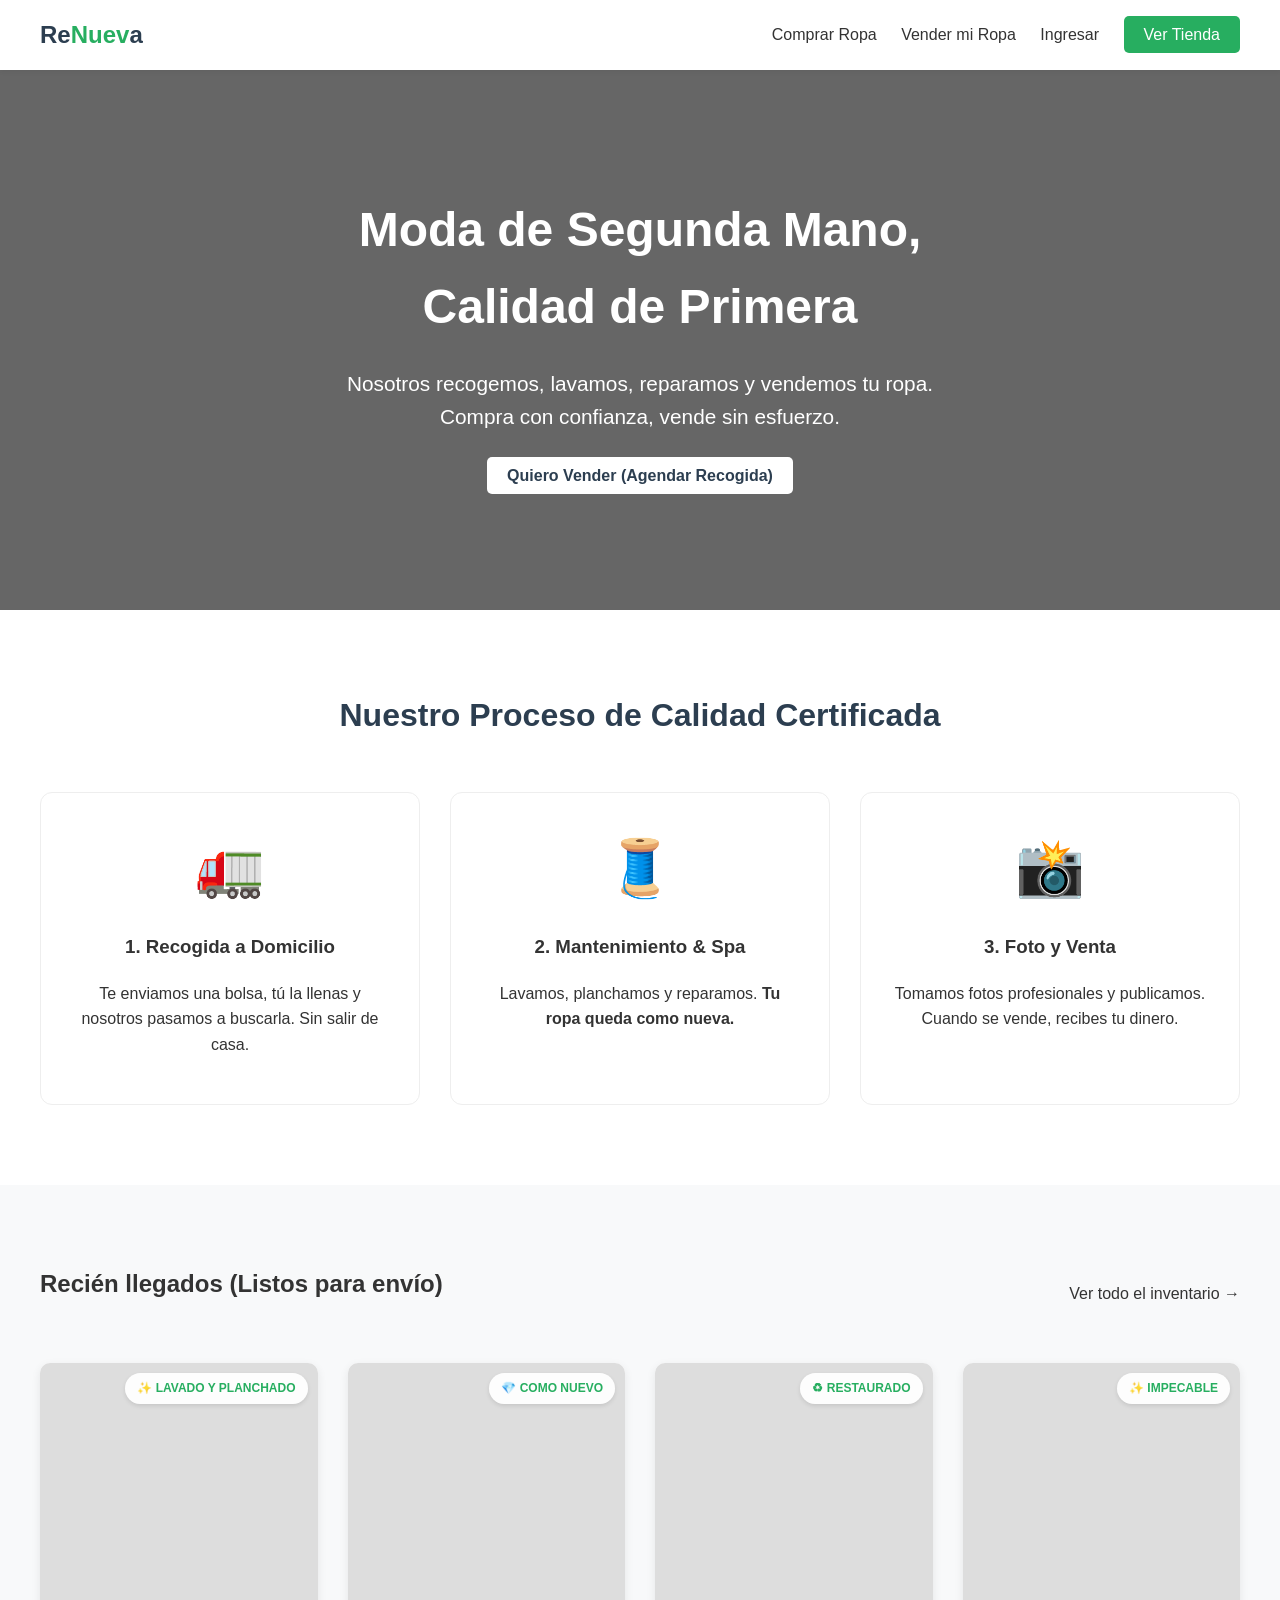
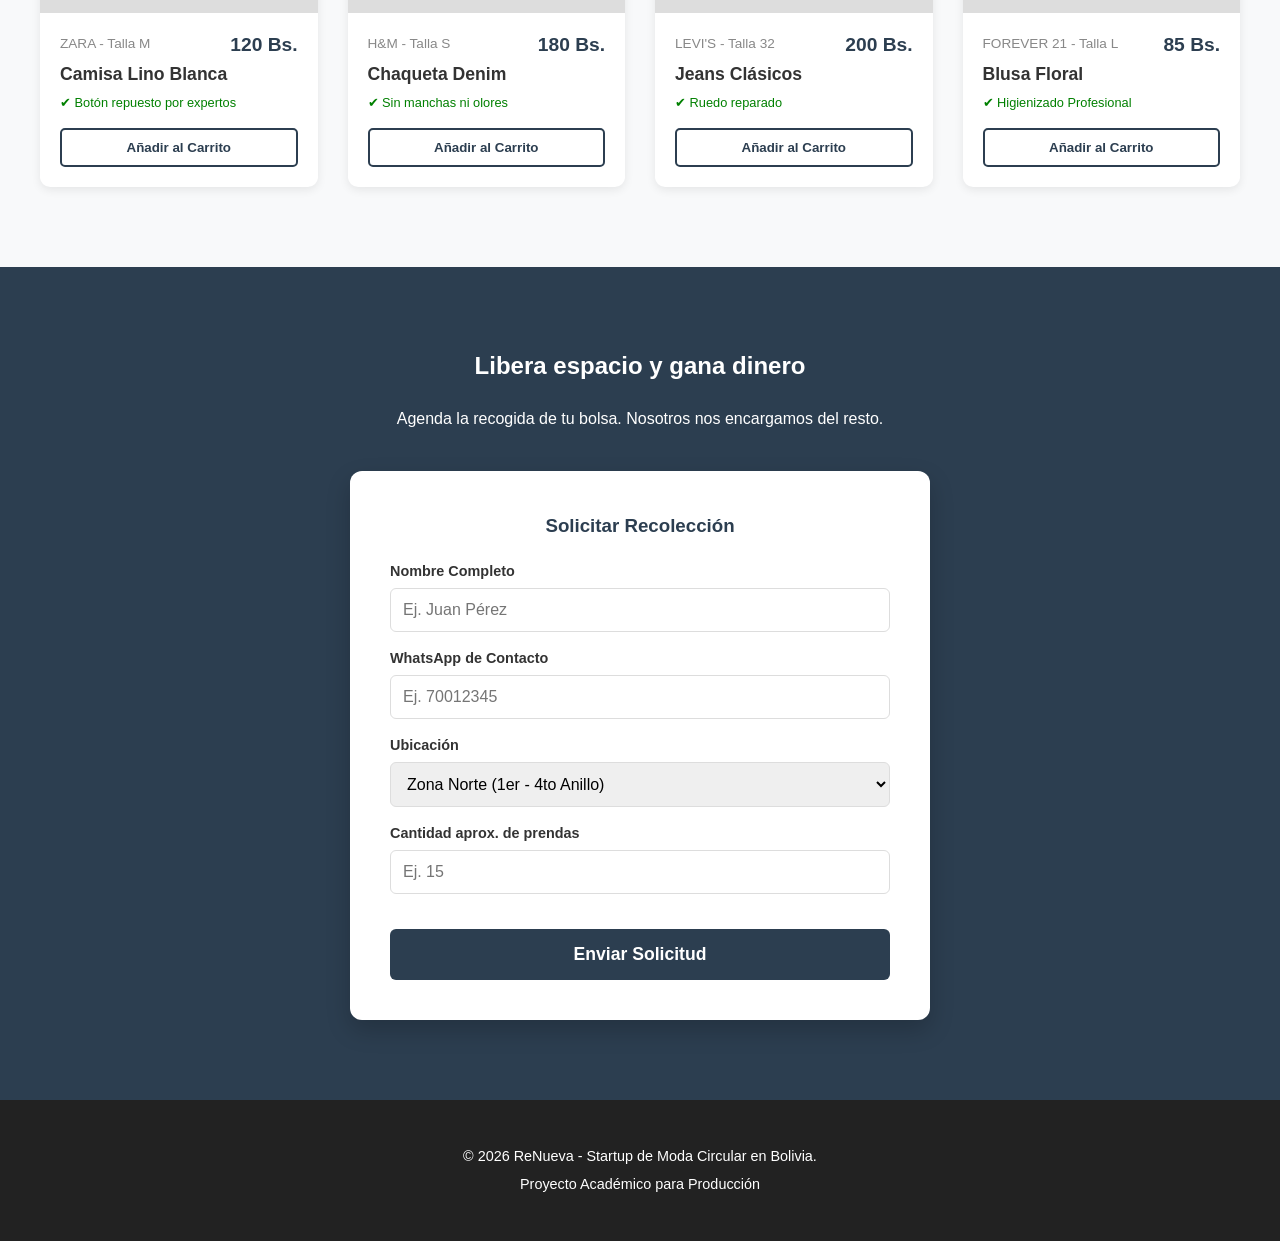
==== index.html @ 830f1cc3 "." ====
<!DOCTYPE html>
<html lang="es">
<head>
    <meta charset="UTF-8">
    <meta name="viewport" content="width=device-width, initial-scale=1.0">
    <title>Renueva - Moda Circular con Garantía</title>
    <link rel="stylesheet" href="style.css">
</head>
<body>

    <header>
        <nav>
            <div class="logo">Re<span>Nuev</span>a</div>
            <div class="nav-links">
                <a href="#catalogo">Comprar Ropa</a>
                <a href="#vender">Vender mi Ropa</a>
                <a href="#">Ingresar</a>
                <a href="#catalogo" class="btn-cta">Ver Tienda</a>
            </div>
        </nav>
    </header>

    <section class="hero">
        <div class="hero-content">
            <h1>Moda de Segunda Mano,<br>Calidad de Primera</h1>
            <p>Nosotros recogemos, lavamos, reparamos y vendemos tu ropa.<br>Compra con confianza, vende sin esfuerzo.</p>
            <a href="#vender" class="btn-cta" style="background: white; color: var(--primary) !important;">Quiero Vender (Agendar Recogida)</a>
        </div>
    </section>

    <section class="process">
        <h2>Nuestro Proceso de Calidad Certificada</h2>
        <div class="steps-grid">
            <div class="step-card">
                <span class="icon">🚛</span>
                <h3>1. Recogida a Domicilio</h3>
                <p>Te enviamos una bolsa, tú la llenas y nosotros pasamos a buscarla. Sin salir de casa.</p>
            </div>
            <div class="step-card">
                <span class="icon">🧵</span>
                <h3>2. Mantenimiento & Spa</h3>
                <p>Lavamos, planchamos y reparamos. <strong>Tu ropa queda como nueva.</strong></p>
            </div>
            <div class="step-card">
                <span class="icon">📸</span>
                <h3>3. Foto y Venta</h3>
                <p>Tomamos fotos profesionales y publicamos. Cuando se vende, recibes tu dinero.</p>
            </div>
        </div>
    </section>

    <section id="catalogo" class="catalog">
        <div class="section-header">
            <h2>Recién llegados (Listos para envío)</h2>
            <a href="#">Ver todo el inventario &rarr;</a>
        </div>

        <div class="product-grid">
            <div class="product-card">
                <div class="product-img" style="background-image: url('https://images.unsplash.com/photo-1596755094514-f87e34085b2c?ixlib=rb-1.2.1&auto=format&fit=crop&w=500&q=60');">
                    <span class="badge">✨ Lavado y Planchado</span>
                </div>
                <div class="product-info">
                    <span class="product-cat">ZARA - Talla M</span>
                    <span class="product-price">120 Bs.</span>
                    <h3>Camisa Lino Blanca</h3>
                    <p style="font-size: 0.8rem; color: green; margin:0;">✔ Botón repuesto por expertos</p>
                    <button class="btn-add" onclick="alert('Añadido')">Añadir al Carrito</button>
                </div>
            </div>

            <div class="product-card">
                <div class="product-img" style="background-image: url('https://images.unsplash.com/photo-1551028919-383718b93651?ixlib=rb-1.2.1&auto=format&fit=crop&w=500&q=60');">
                    <span class="badge">💎 Como Nuevo</span>
                </div>
                <div class="product-info">
                    <span class="product-cat">H&M - Talla S</span>
                    <span class="product-price">180 Bs.</span>
                    <h3>Chaqueta Denim</h3>
                    <p style="font-size: 0.8rem; color: green; margin:0;">✔ Sin manchas ni olores</p>
                    <button class="btn-add" onclick="alert('Añadido')">Añadir al Carrito</button>
                </div>
            </div>

            <div class="product-card">
                <div class="product-img" style="background-image: url('https://images.unsplash.com/photo-1589810636490-ce065e9d2243?ixlib=rb-1.2.1&auto=format&fit=crop&w=500&q=60');">
                    <span class="badge">♻ Restaurado</span>
                </div>
                <div class="product-info">
                    <span class="product-cat">LEVI'S - Talla 32</span>
                    <span class="product-price">200 Bs.</span>
                    <h3>Jeans Clásicos</h3>
                    <p style="font-size: 0.8rem; color: green; margin:0;">✔ Ruedo reparado</p>
                    <button class="btn-add" onclick="alert('Añadido')">Añadir al Carrito</button>
                </div>
            </div>
             <div class="product-card">
                <div class="product-img" style="background-image: url('https://images.unsplash.com/photo-1434389677669-e08b4cac3105?ixlib=rb-1.2.1&auto=format&fit=crop&w=500&q=60');">
                    <span class="badge">✨ Impecable</span>
                </div>
                <div class="product-info">
                    <span class="product-cat">FOREVER 21 - Talla L</span>
                    <span class="product-price">85 Bs.</span>
                    <h3>Blusa Floral</h3>
                    <p style="font-size: 0.8rem; color: green; margin:0;">✔ Higienizado Profesional</p>
                    <button class="btn-add" onclick="alert('Añadido')">Añadir al Carrito</button>
                </div>
            </div>
        </div>
    </section>

    <section id="vender" class="seller-section">
        <h2>Libera espacio y gana dinero</h2>
        <p>Agenda la recogida de tu bolsa. Nosotros nos encargamos del resto.</p>
        
        <div class="form-container">
            <h3 style="color:var(--primary); margin-top:0;">Solicitar Recolección</h3>
            <form onsubmit="event.preventDefault(); alert('¡Solicitud enviada! Te contactaremos pronto.');">
                
                <div class="form-group">
                    <label>Nombre Completo</label>
                    <input type="text" placeholder="Ej. Juan Pérez" required>
                </div>

                <div class="form-group">
                    <label>WhatsApp de Contacto</label>
                    <input type="tel" placeholder="Ej. 70012345" required>
                </div>

                <div class="form-group">
                    <label>Ubicación</label>
                    <select>
                        <option>Zona Norte (1er - 4to Anillo)</option>
                        <option>Zona Sur</option>
                        <option>Centro</option>
                        <option>Doble Vía La Guardia</option>
                    </select>
                </div>

                <div class="form-group">
                    <label>Cantidad aprox. de prendas</label>
                    <input type="number" placeholder="Ej. 15" required>
                </div>

                <button type="submit" class="btn-submit">Enviar Solicitud</button>
            </form>
        </div>
    </section>

    <footer>
        <p>&copy; 2026 ReNueva - Startup de Moda Circular en Bolivia.</p>
        <p>Proyecto Académico para Producción
---- style.css ----
/* --- 1. VARIABLES Y CONFIGURACIÓN GLOBAL --- */
:root {
    --primary: #2c3e50;  /* Azul oscuro: Seriedad y Confianza */
    --accent: #27ae60;   /* Verde: Sostenibilidad y Ecología */
    --bg-light: #f8f9fa; /* Gris muy claro: Fondo limpio */
    --text-dark: #333;   /* Texto legible */
    --white: #ffffff;
}

body {
    font-family: 'Segoe UI', Tahoma, Geneva, Verdana, sans-serif;
    margin: 0;
    padding: 0;
    color: var(--text-dark);
    line-height: 1.6;
    background-color: var(--white);
}

a { text-decoration: none; color: inherit; }
ul { list-style: none; padding: 0; }
h1, h2, h3 { margin-top: 0; }

/* --- 2. HEADER Y NAVEGACIÓN --- */
header {
    background: var(--white);
    box-shadow: 0 2px 5px rgba(0,0,0,0.05);
    position: sticky;
    top: 0;
    z-index: 1000;
}

nav {
    max-width: 1200px;
    margin: 0 auto;
    padding: 1rem 20px;
    display: flex;
    justify-content: space-between;
    align-items: center;
}

.logo {
    font-size: 1.5rem;
    font-weight: bold;
    color: var(--primary);
}

.logo span { color: var(--accent); }

.nav-links a {
    margin-left: 20px;
    font-weight: 500;
    color: var(--text-dark);
    transition: color 0.3s;
}

.nav-links a:hover { color: var(--accent); }

.btn-cta {
    background-color: var(--accent);
    color: var(--white) !important; /* Forzar blanco */
    padding: 10px 20px;
    border-radius: 5px;
    font-weight: bold;
    transition: 0.3s;
}

.btn-cta:hover { background-color: #219150; }

/* --- 3. HERO SECTION (Portada) --- */
.hero {
    /* Imagen de fondo oscura para que resalte el texto */
    background: linear-gradient(rgba(0,0,0,0.6), rgba(0,0,0,0.6)), url('https://images.unsplash.com/photo-1489987707025-afc232f7ea0f?ixlib=rb-1.2.1&auto=format&fit=crop&w=1350&q=80');
    background-size: cover;
    background-position: center;
    height: 60vh;
    display: flex;
    align-items: center;
    justify-content: center;
    text-align: center;
    color: var(--white);
    padding: 0 20px;
}

.hero-content h1 { font-size: 3rem; margin-bottom: 15px; }
.hero-content p { font-size: 1.3rem; margin-bottom: 30px; }

/* --- 4. SECCIÓN DE PROCESO (Iconos) --- */
.process {
    padding: 80px 20px;
    background-color: var(--white);
    text-align: center;
}

.process h2 { color: var(--primary); margin-bottom: 50px; font-size: 2rem;}

.steps-grid {
    display: grid;
    grid-template-columns: repeat(auto-fit, minmax(250px, 1fr));
    gap: 30px;
    max-width: 1200px;
    margin: 0 auto;
}

.step-card {
    padding: 30px;
    border: 1px solid #eee;
    border-radius: 12px;
    transition: transform 0.3s;
}

.step-card:hover { transform: translateY(-5px); box-shadow: 0 5px 15px rgba(0,0,0,0.05); }
.icon { font-size: 3.5rem; margin-bottom: 20px; display: block; }

/* --- 5. CATÁLOGO DE PRODUCTOS --- */
.catalog {
    padding: 80px 20px;
    background-color: var(--bg-light);
}

.section-header {
    max-width: 1200px;
    margin: 0 auto 40px;
    display: flex;
    justify-content: space-between;
    align-items: center;
}

.product-grid {
    display: grid;
    grid-template-columns: repeat(auto-fill, minmax(250px, 1fr));
    gap: 30px;
    max-width: 1200px;
    margin: 0 auto;
}

.product-card {
    background: var(--white);
    border-radius: 10px;
    overflow: hidden;
    box-shadow: 0 3px 10px rgba(0,0,0,0.08);
    transition: transform 0.2s;
}

.product-card:hover { transform: translateY(-5px); }

.product-img {
    height: 250px;
    background-color: #ddd;
    background-size: cover;
    background-position: center;
    position: relative;
}

.badge {
    position: absolute;
    top: 10px;
    right: 10px;
    background: rgba(255,255,255,0.95);
    padding: 6px 12px;
    border-radius: 20px;
    font-size: 0.75rem;
    font-weight: 800;
    color: var(--accent);
    text-transform: uppercase;
    box-shadow: 0 2px 4px rgba(0,0,0,0.1);
}

.product-info { padding: 20px; }
.product-cat { color: #888; font-size: 0.85rem; display: block; margin-bottom: 5px; }
.product-info h3 { margin-bottom: 5px; font-size: 1.1rem; }
.product-price { color: var(--primary); font-weight: 800; font-size: 1.2rem; float: right; margin-top: -30px;}

.btn-add {
    width: 100%;
    margin-top: 15px;
    padding: 10px;
    cursor: pointer;
    background: transparent;
    border: 2px solid var(--primary);
    color: var(--primary);
    font-weight: bold;
    border-radius: 5px;
    transition: 0.3s;
}

.btn-add:hover { background: var(--primary); color: var(--white); }

/* --- 6. FORMULARIO (Sección Vendedor) --- */
.seller-section {
    background-color: var(--primary);
    color: var(--white);
    padding: 80px 20px;
    text-align: center;
}

.form-container {
    max-width: 500px;
    margin: 40px auto 0;
    background: var(--white);
    padding: 40px;
    border-radius: 12px;
    color: var(--text-dark);
    box-shadow: 0 10px 25px rgba(0,0,0,0.2);
}

.form-group { margin-bottom: 15px; text-align: left; }
.form-group label { display: block; margin-bottom: 5px; font-weight: 600; font-size: 0.9rem;}

input, select {
    width: 100%;
    padding: 12px;
    border: 1px solid #ddd;
    border-radius: 6px;
    box-sizing: border-box; /* Asegura que el padding no rompa el ancho */
    font-size: 1rem;
}

.btn-submit {
    background-color: var(--primary);
    color: var(--white);
    border: none;
    padding: 15px 20px;
    width: 100%;
    cursor: pointer;
    font-size: 1.1rem;
    font-weight: bold;
    margin-top: 20px;
    border-radius: 6px;
    transition: 0.3s;
}

.btn-submit:hover { background-color: #34495e; }

/* --- 7. FOOTER --- */
footer {
    background: #222;
    color: var(--white);
    padding: 40px 20px;
    text-align: center;
    font-size: 0.9rem;
}
footer p { margin: 5px 0; }
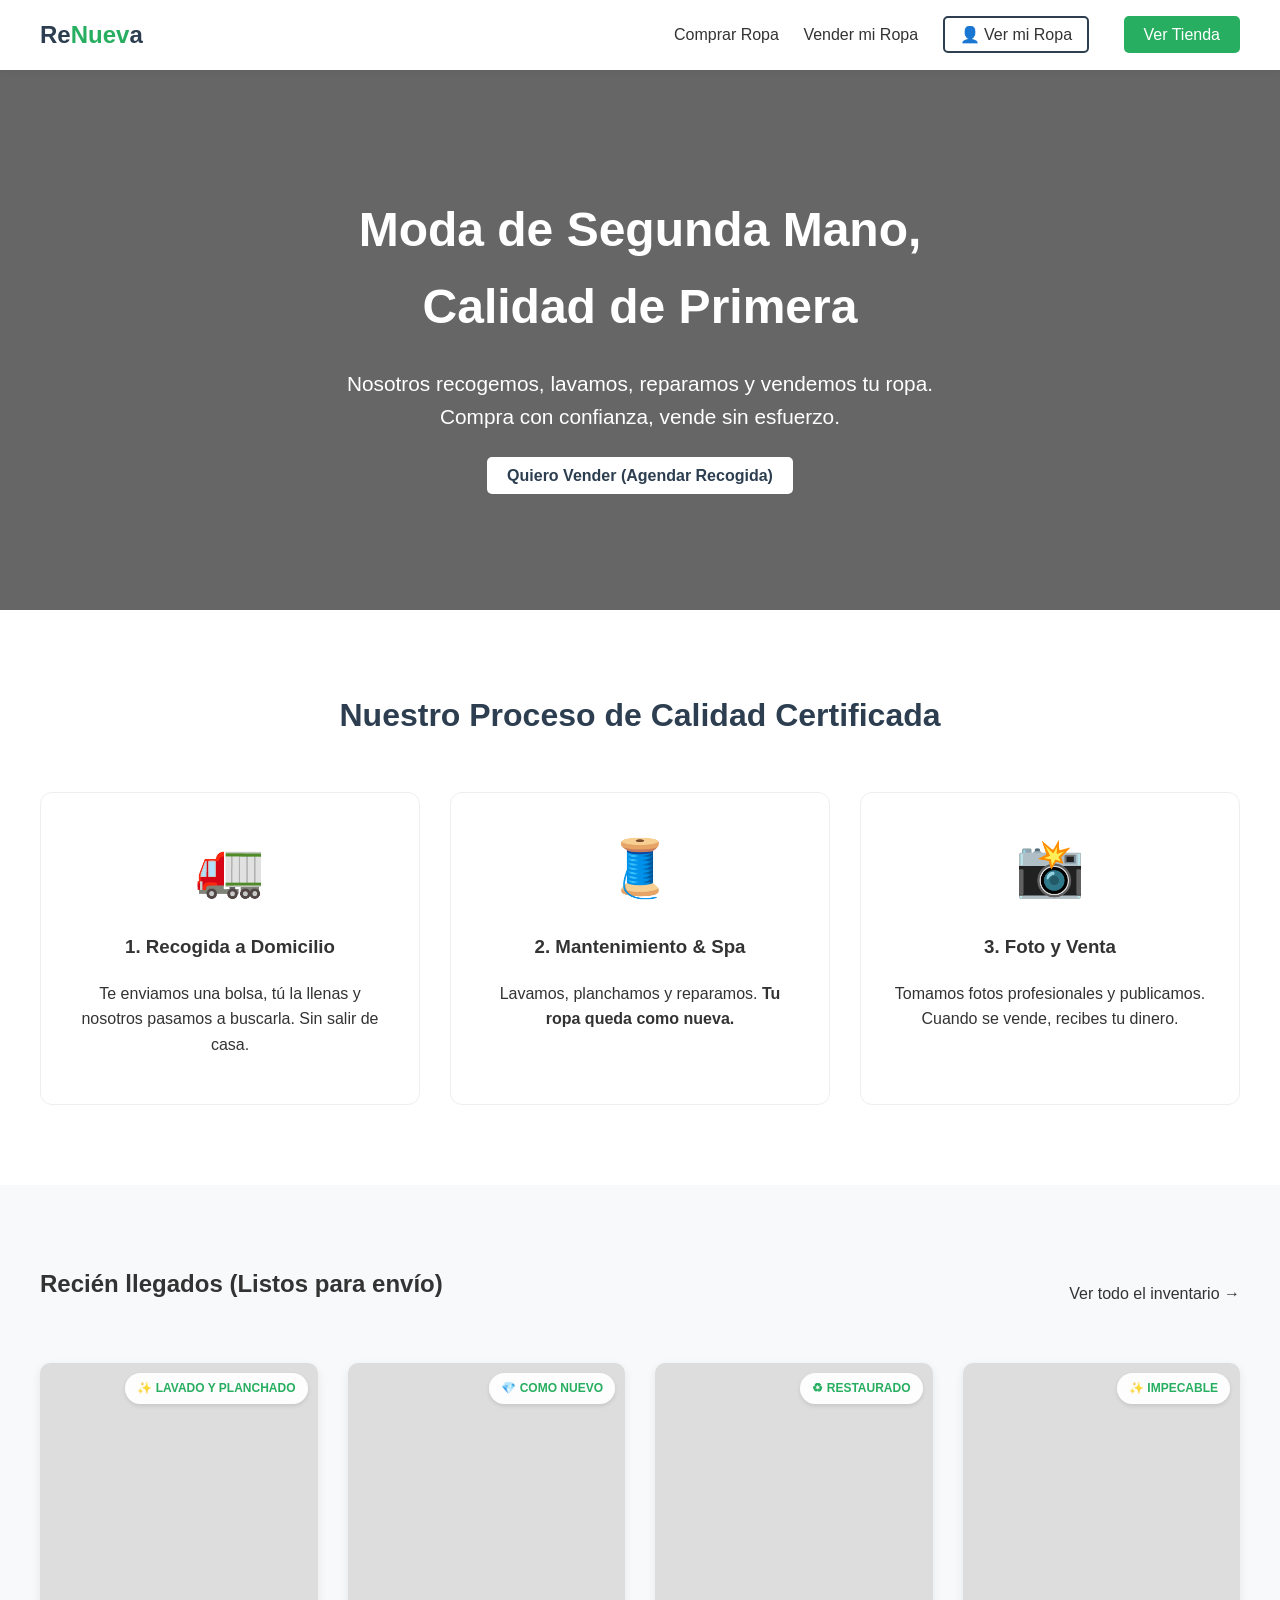
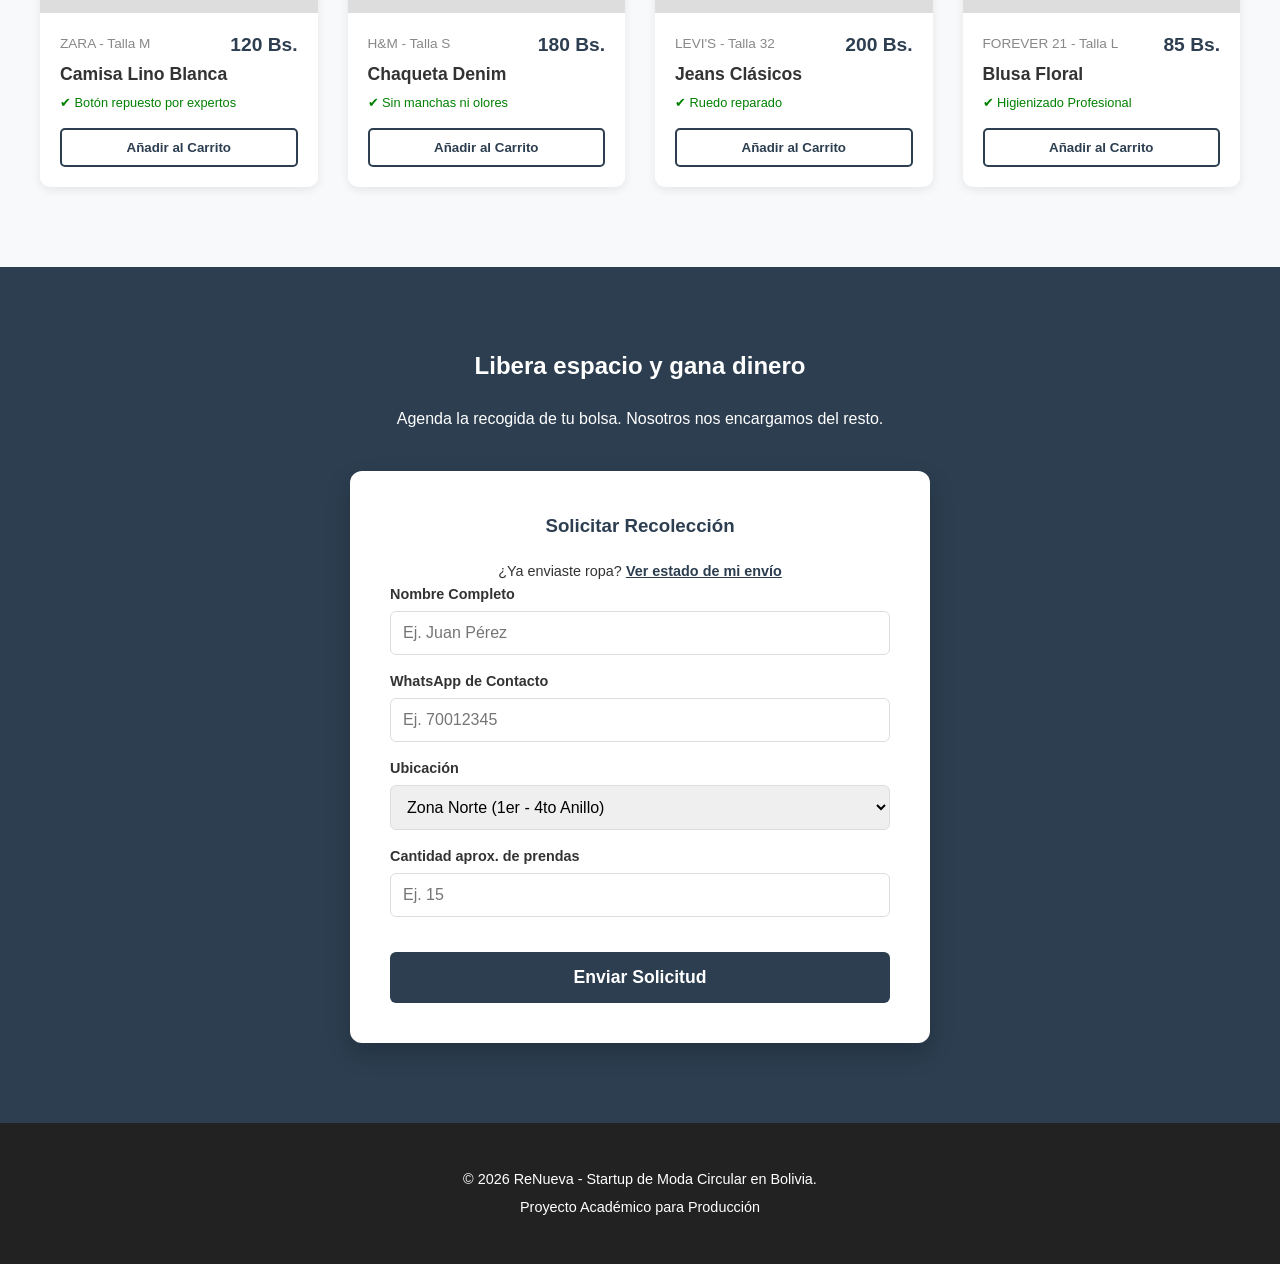
==== commit c90bbd2b: "dashboard" ====
--- a/index.html
+++ b/index.html
@@ -14,7 +14,9 @@
             <div class="nav-links">
                 <a href="#catalogo">Comprar Ropa</a>
                 <a href="#vender">Vender mi Ropa</a>
-                <a href="#">Ingresar</a>
+                
+                <a href="dashboard.html" class="btn-login">👤 Ver mi Ropa</a>
+                
                 <a href="#catalogo" class="btn-cta">Ver Tienda</a>
             </div>
         </nav>
@@ -115,6 +117,9 @@
         
         <div class="form-container">
             <h3 style="color:var(--primary); margin-top:0;">Solicitar Recolección</h3>
+            <div style="text-align: center; margin-top: 15px; font-size: 0.9rem;">
+    ¿Ya enviaste ropa? <a href="dashboard.html" style="color: var(--primary); font-weight: bold; text-decoration: underline;">Ver estado de mi envío</a>
+</div>
             <form onsubmit="event.preventDefault(); alert('¡Solicitud enviada! Te contactaremos pronto.');">
                 
                 <div class="form-group">
--- a/style.css
+++ b/style.css
@@ -239,4 +239,127 @@
     text-align: center;
     font-size: 0.9rem;
 }
-footer p { margin: 5px 0; }+footer p { margin: 5px 0; }
+
+/* --- 8. ESTILOS DEL DASHBOARD (NUEVO) --- */
+.dashboard-container {
+    max-width: 1000px;
+    margin: 40px auto;
+    padding: 0 20px;
+}
+
+/* Tarjetas de Resumen (Dinero y Estadísticas) */
+.stats-grid {
+    display: grid;
+    grid-template-columns: repeat(auto-fit, minmax(200px, 1fr));
+    gap: 20px;
+    margin-bottom: 40px;
+}
+
+.stat-card {
+    background: white;
+    padding: 25px;
+    border-radius: 12px;
+    box-shadow: 0 4px 15px rgba(0,0,0,0.05);
+    text-align: center;
+    border-bottom: 4px solid var(--accent); /* Toque de color */
+}
+
+.stat-number {
+    font-size: 2.5rem;
+    font-weight: 800;
+    color: var(--primary);
+    display: block;
+    margin: 10px 0;
+}
+
+.stat-label { color: #666; font-size: 0.9rem; text-transform: uppercase; letter-spacing: 1px; }
+
+/* Tabla de Items */
+.inventory-list {
+    background: white;
+    border-radius: 12px;
+    box-shadow: 0 4px 15px rgba(0,0,0,0.05);
+    overflow: hidden;
+}
+
+.item-row {
+    display: flex;
+    align-items: center;
+    padding: 20px;
+    border-bottom: 1px solid #eee;
+    transition: 0.2s;
+}
+
+.item-row:last-child { border-bottom: none; }
+.item-row:hover { background-color: #fcfcfc; }
+
+.item-thumb {
+    width: 80px;
+    height: 80px;
+    border-radius: 8px;
+    background-color: #ddd;
+    background-size: cover;
+    background-position: center;
+    margin-right: 20px;
+}
+
+.item-details { flex-grow: 1; }
+.item-title { font-weight: bold; font-size: 1.1rem; color: var(--primary); margin-bottom: 5px; display: block;}
+.item-id { font-size: 0.8rem; color: #999; }
+
+/* Línea de Tiempo (Visualización de Producción) */
+.status-timeline {
+    display: flex;
+    align-items: center;
+    margin-top: 10px;
+    font-size: 0.8rem;
+    color: #aaa;
+}
+
+.status-step { display: flex; align-items: center; }
+.status-dot {
+    width: 10px;
+    height: 10px;
+    border-radius: 50%;
+    background: #ddd;
+    margin-right: 5px;
+}
+.status-line {
+    width: 30px;
+    height: 2px;
+    background: #ddd;
+    margin: 0 5px;
+}
+
+/* Clases para estados activos */
+.active .status-dot { background: var(--accent); }
+.active { color: var(--accent); font-weight: bold; }
+.active-line { background: var(--accent); }
+
+/* Etiquetas de Estado simples */
+.status-badge {
+    padding: 5px 12px;
+    border-radius: 20px;
+    font-size: 0.8rem;
+    font-weight: bold;
+}
+
+.status-badge.sold { background-color: #d4edda; color: #155724; } /* Verde */
+.status-badge.processing { background-color: #fff3cd; color: #856404; } /* Amarillo */
+.status-badge.rejected { background-color: #f8d7da; color: #721c24; } /* Rojo */
+
+/* --- BOTÓN DE LOGIN (Ver mi Ropa) --- */
+.btn-login {
+    border: 2px solid var(--primary); /* Borde del color principal */
+    padding: 8px 15px;
+    border-radius: 5px;
+    margin-right: 10px; /* Separarlo del botón verde */
+    font-weight: bold;
+    transition: 0.3s;
+}
+
+.btn-login:hover {
+    background-color: var(--primary);
+    color: var(--white) !important; /* Al pasar el mouse se llena de color */
+}
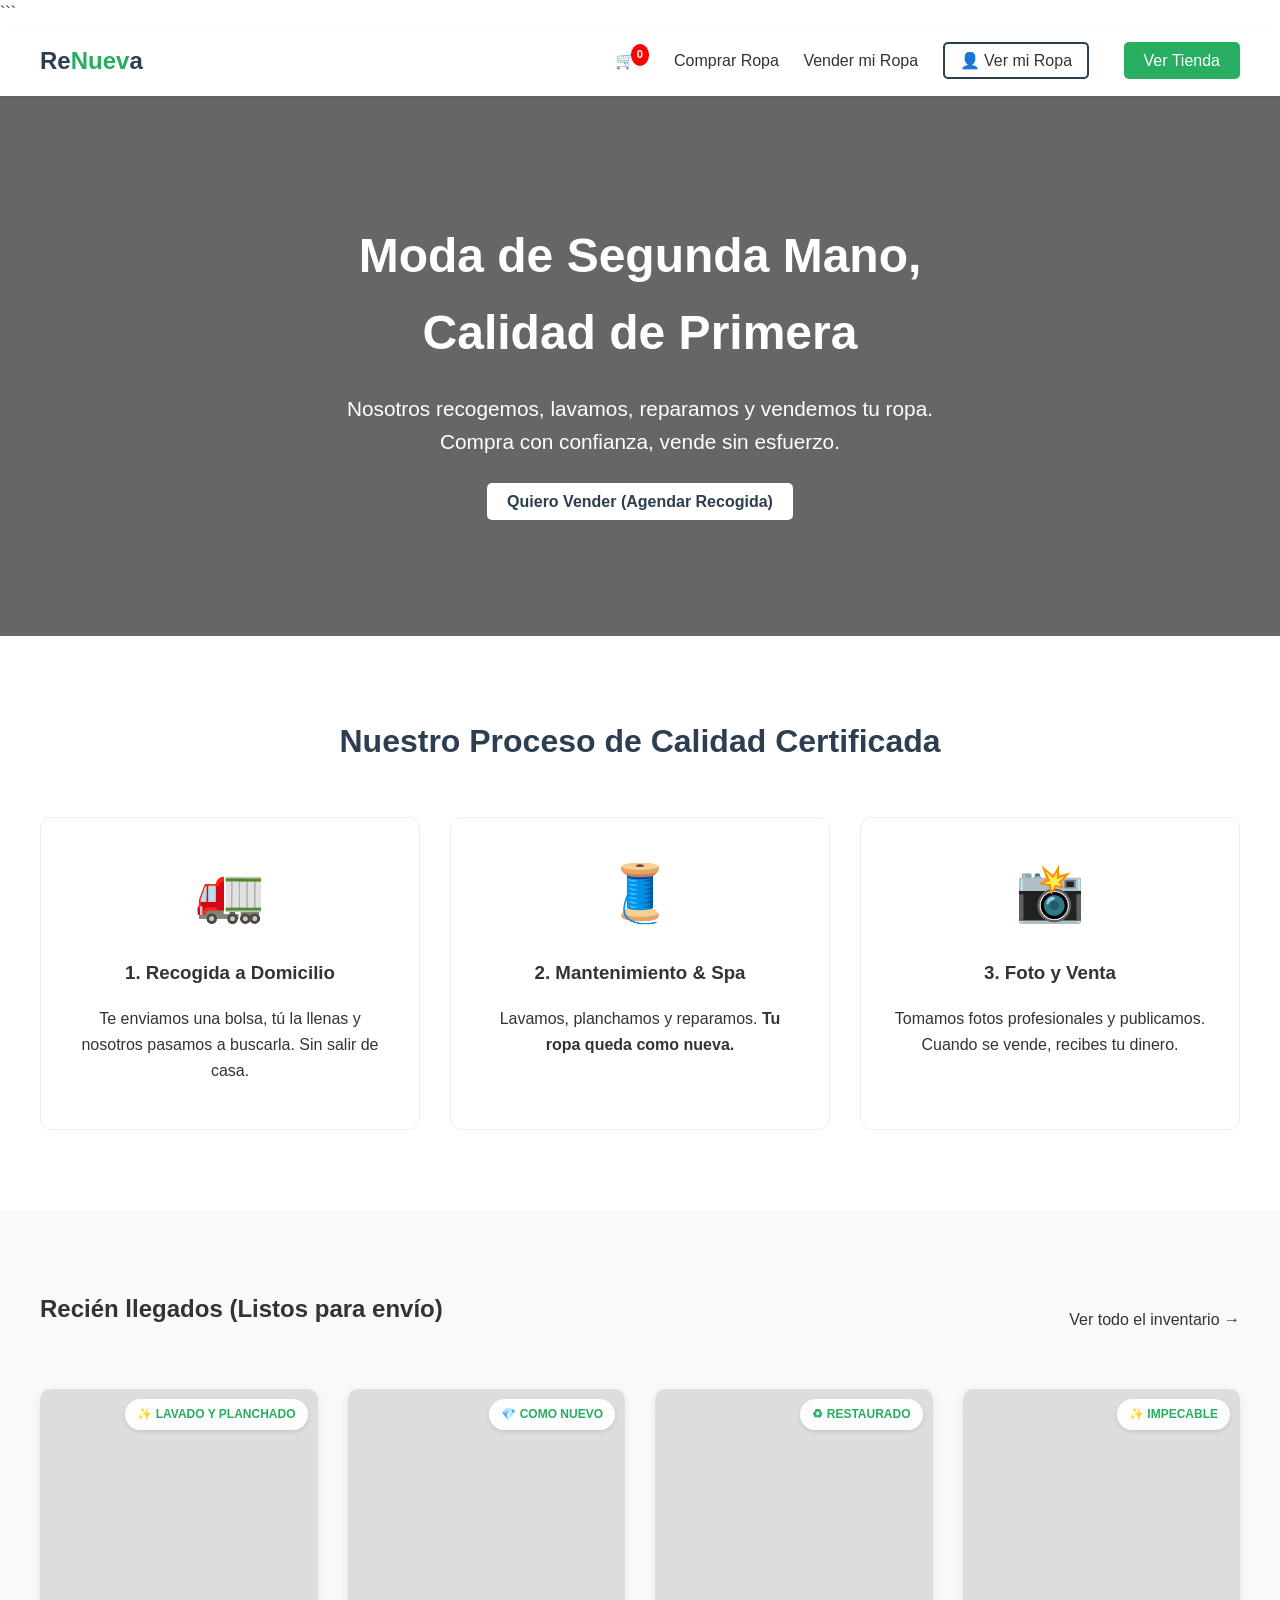
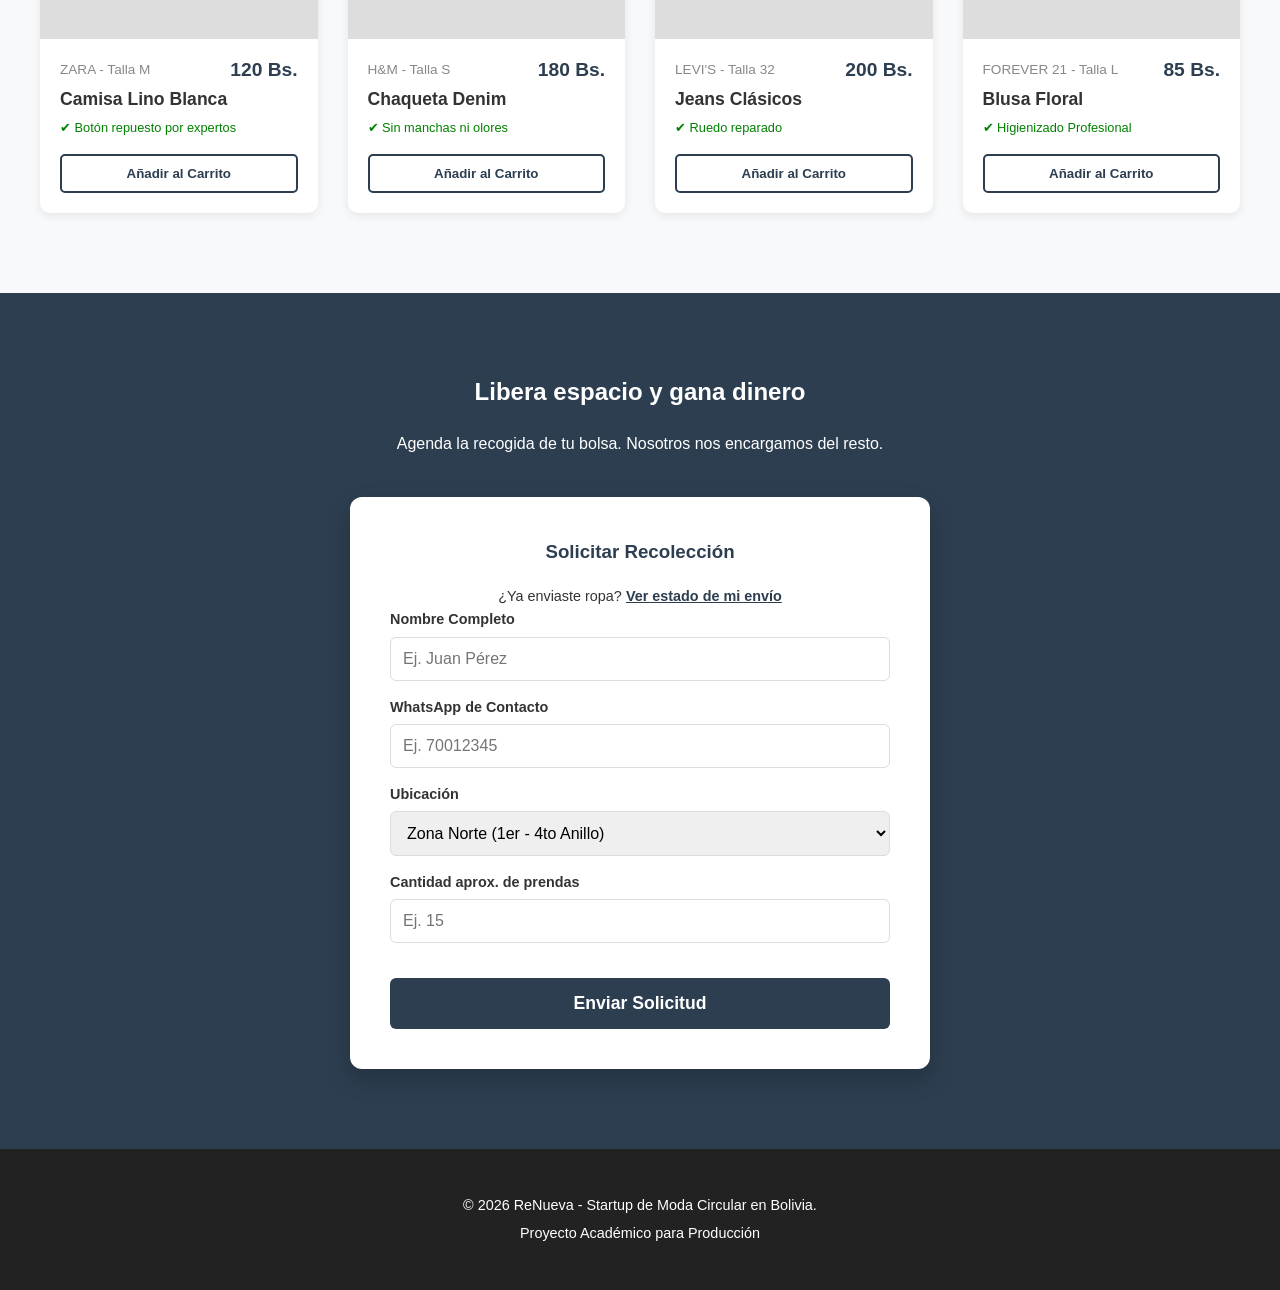
==== commit 5aabae86: "carrito" ====
--- a/index.html
+++ b/index.html
@@ -5,6 +5,7 @@
     <meta name="viewport" content="width=device-width, initial-scale=1.0">
     <title>Renueva - Moda Circular con Garantía</title>
     <link rel="stylesheet" href="style.css">
+    <script src="script.js"></script> ```
 </head>
 <body>
 
@@ -12,6 +13,10 @@
         <nav>
             <div class="logo">Re<span>Nuev</span>a</div>
             <div class="nav-links">
+                <a href="cart.html" class="cart-icon-container">
+                🛒 <span id="cart-count" class="cart-badge">0</span>
+                </a>
+    
                 <a href="#catalogo">Comprar Ropa</a>
                 <a href="#vender">Vender mi Ropa</a>
                 
@@ -67,7 +72,7 @@
                     <span class="product-price">120 Bs.</span>
                     <h3>Camisa Lino Blanca</h3>
                     <p style="font-size: 0.8rem; color: green; margin:0;">✔ Botón repuesto por expertos</p>
-                    <button class="btn-add" onclick="alert('Añadido')">Añadir al Carrito</button>
+                    <button class="btn-add" onclick="addToCart('Camisa Lino Blanca', 120, 'https://images.unsplash.com/photo-1596755094514-f87e34085b2c?ixlib=rb-1.2.1&auto=format&fit=crop&w=500&q=60')">Añadir al Carrito</button>
                 </div>
             </div>
 
@@ -80,7 +85,7 @@
                     <span class="product-price">180 Bs.</span>
                     <h3>Chaqueta Denim</h3>
                     <p style="font-size: 0.8rem; color: green; margin:0;">✔ Sin manchas ni olores</p>
-                    <button class="btn-add" onclick="alert('Añadido')">Añadir al Carrito</button>
+                    <button class="btn-add" onclick="addToCart('Chaqueta Denim', 180, 'https://images.unsplash.com/photo-1551028919-383718b93651?ixlib=rb-1.2.1&auto=format&fit=crop&w=500&q=60')">Añadir al Carrito</button>
                 </div>
             </div>
 
@@ -93,7 +98,7 @@
                     <span class="product-price">200 Bs.</span>
                     <h3>Jeans Clásicos</h3>
                     <p style="font-size: 0.8rem; color: green; margin:0;">✔ Ruedo reparado</p>
-                    <button class="btn-add" onclick="alert('Añadido')">Añadir al Carrito</button>
+                    <button class="btn-add" onclick="addToCart('Jeans Clásicos', 200, 'https://images.unsplash.com/photo-1589810636490-ce065e9d2243?ixlib=rb-1.2.1&auto=format&fit=crop&w=500&q=60')">Añadir al Carrito</button>
                 </div>
             </div>
              <div class="product-card">
@@ -105,7 +110,7 @@
                     <span class="product-price">85 Bs.</span>
                     <h3>Blusa Floral</h3>
                     <p style="font-size: 0.8rem; color: green; margin:0;">✔ Higienizado Profesional</p>
-                    <button class="btn-add" onclick="alert('Añadido')">Añadir al Carrito</button>
+                    <button class="btn-add" onclick="addToCart('Blusa Floral', 85, 'https://images.unsplash.com/photo-1434389677669-e08b4cac3105?ixlib=rb-1.2.1&auto=format&fit=crop&w=500&q=60')">Añadir al Carrito</button>
                 </div>
             </div>
         </div>
--- a/style.css
+++ b/style.css
@@ -362,4 +362,115 @@
 .btn-login:hover {
     background-color: var(--primary);
     color: var(--white) !important; /* Al pasar el mouse se llena de color */
+}
+
+/* --- 9. ESTILOS DEL CARRITO (CHECKOUT) --- */
+.cart-page-container {
+    max-width: 900px;
+    margin: 40px auto;
+    padding: 0 20px;
+    display: grid;
+    grid-template-columns: 2fr 1fr; /* 2 partes lista, 1 parte resumen */
+    gap: 30px;
+}
+
+/* Lista de Productos */
+.cart-items {
+    background: white;
+    border-radius: 12px;
+    box-shadow: 0 4px 15px rgba(0,0,0,0.05);
+    padding: 20px;
+}
+
+.cart-item {
+    display: flex;
+    align-items: center;
+    padding: 15px 0;
+    border-bottom: 1px solid #eee;
+}
+
+.cart-img {
+    width: 60px;
+    height: 60px;
+    border-radius: 8px;
+    background-size: cover;
+    background-position: center;
+    margin-right: 15px;
+}
+
+.cart-info h4 { margin: 0; font-size: 1rem; color: var(--primary); }
+.cart-info .price { margin: 5px 0 0; font-weight: bold; color: var(--accent); }
+
+.btn-remove {
+    margin-left: auto;
+    background: none;
+    border: none;
+    cursor: pointer;
+    font-size: 1.2rem;
+    transition: 0.2s;
+}
+.btn-remove:hover { transform: scale(1.2); }
+
+/* Resumen de Compra */
+.cart-summary {
+    background: white;
+    padding: 25px;
+    border-radius: 12px;
+    box-shadow: 0 4px 15px rgba(0,0,0,0.05);
+    height: fit-content;
+}
+
+.summary-row {
+    display: flex;
+    justify-content: space-between;
+    margin-bottom: 15px;
+    font-size: 0.9rem;
+}
+
+.total-row {
+    display: flex;
+    justify-content: space-between;
+    margin-top: 20px;
+    padding-top: 20px;
+    border-top: 2px dashed #eee;
+    font-weight: 800;
+    font-size: 1.2rem;
+    color: var(--primary);
+}
+
+.btn-checkout {
+    width: 100%;
+    background-color: var(--primary);
+    color: white;
+    padding: 15px;
+    border: none;
+    border-radius: 8px;
+    font-weight: bold;
+    margin-top: 20px;
+    cursor: pointer;
+    font-size: 1rem;
+}
+.btn-checkout:hover { background-color: #34495e; }
+
+/* Icono del Header */
+.cart-icon-container {
+    position: relative;
+    margin-right: 15px;
+    text-decoration: none !important;
+}
+.cart-badge {
+    position: absolute;
+    top: -8px;
+    right: -10px;
+    background-color: red;
+    color: white;
+    border-radius: 50%;
+    padding: 2px 6px;
+    font-size: 0.7rem;
+    font-weight: bold;
+}
+
+/* Responsivo para móviles */
+@media (max-width: 768px) {
+    .cart-page-container { grid-template-columns: 1fr; }
 }
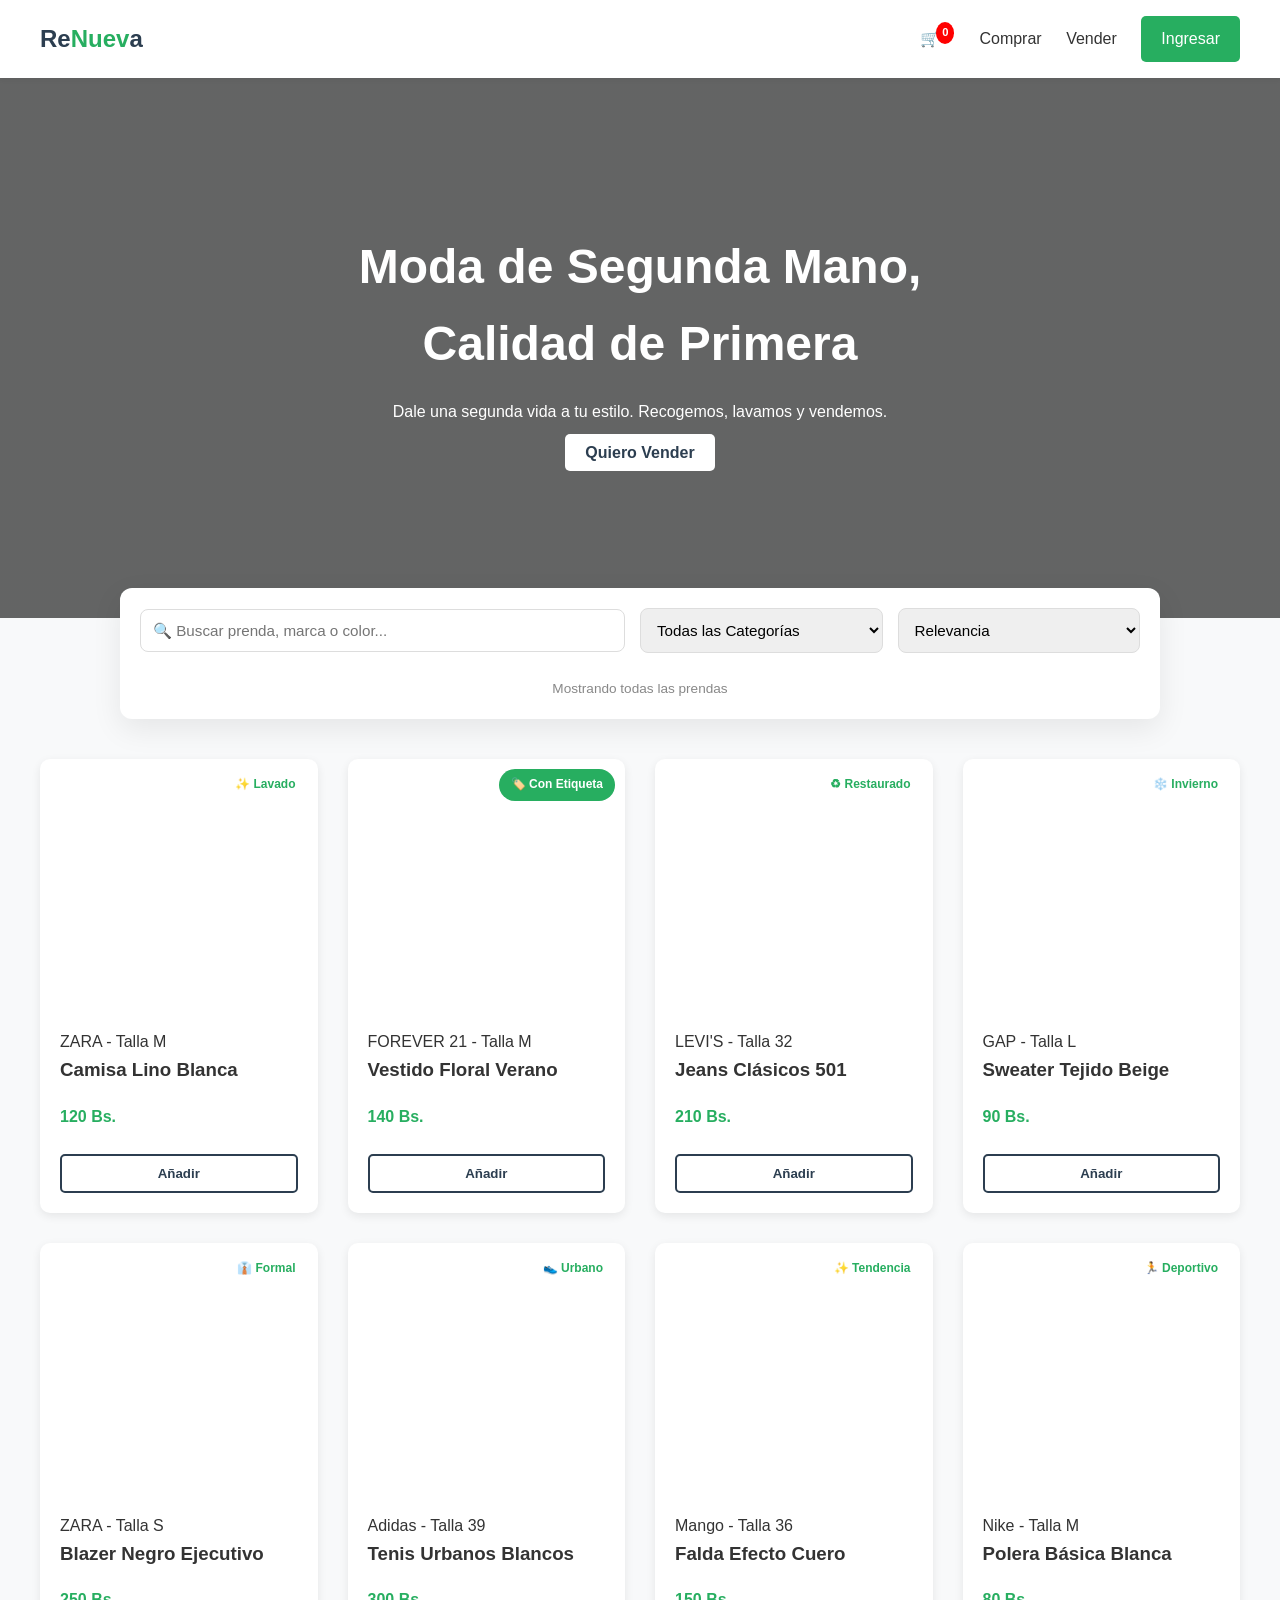
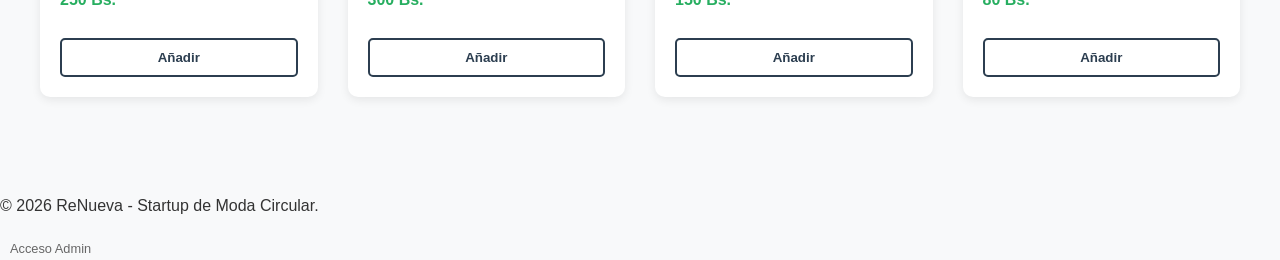
==== commit 3d0a12a2: "Actualizado" ====
--- a/index.html
+++ b/index.html
@@ -3,160 +3,185 @@
 <head>
     <meta charset="UTF-8">
     <meta name="viewport" content="width=device-width, initial-scale=1.0">
-    <title>Renueva - Moda Circular con Garantía</title>
+    <title>Renueva - Moda Circular</title>
     <link rel="stylesheet" href="style.css">
-    <script src="script.js"></script> ```
+    <script src="script.js"></script>
 </head>
 <body>
+    <header>
+    <nav>
+        <div class="logo">Re<span>Nuev</span>a</div>
+        <div class="nav-links">
+            <a href="cart.html" class="cart-icon-container">
+                🛒 <span id="cart-count" class="cart-badge">0</span>
+            </a>
+            
+            <a href="index.html#catalogo">Comprar</a>
+            <a href="agendar-recojo.html">Vender</a>
 
-    <header>
-        <nav>
-            <div class="logo">Re<span>Nuev</span>a</div>
-            <div class="nav-links">
-                <a href="cart.html" class="cart-icon-container">
-                🛒 <span id="cart-count" class="cart-badge">0</span>
+            <a href="login.html" id="nav-login" class="btn-cta">Ingresar</a>
+
+            <div id="nav-user-menu" style="display:none; align-items:center; gap:10px;">
+                <a href="dashboard.html" style="font-weight:bold; color:var(--primary); display:flex; align-items:center;">
+                    <div style="width:30px; height:30px; background:var(--accent); color:white; border-radius:50%; display:flex; align-items:center; justify-content:center; margin-right:5px; font-size:0.8rem;">👤</div>
+                    Hola, <span id="nav-username" style="margin-left:4px;">Usuario</span>
                 </a>
-    
-                <a href="#catalogo">Comprar Ropa</a>
-                <a href="#vender">Vender mi Ropa</a>
-                
-                <a href="dashboard.html" class="btn-login">👤 Ver mi Ropa</a>
-                
-                <a href="#catalogo" class="btn-cta">Ver Tienda</a>
+                <a href="#" onclick="logout()" style="font-size:0.85rem; color:#888; text-decoration:underline;">(Salir)</a>
             </div>
-        </nav>
-    </header>
+        </div>
+    </nav>
+</header>
 
     <section class="hero">
         <div class="hero-content">
             <h1>Moda de Segunda Mano,<br>Calidad de Primera</h1>
-            <p>Nosotros recogemos, lavamos, reparamos y vendemos tu ropa.<br>Compra con confianza, vende sin esfuerzo.</p>
-            <a href="#vender" class="btn-cta" style="background: white; color: var(--primary) !important;">Quiero Vender (Agendar Recogida)</a>
+            <p>Dale una segunda vida a tu estilo. Recogemos, lavamos y vendemos.</p>
+            <a href="agendar-recojo.html" class="btn-cta" style="background: white; color: var(--primary) !important;">Quiero Vender</a>
         </div>
     </section>
 
-    <section class="process">
-        <h2>Nuestro Proceso de Calidad Certificada</h2>
-        <div class="steps-grid">
-            <div class="step-card">
-                <span class="icon">🚛</span>
-                <h3>1. Recogida a Domicilio</h3>
-                <p>Te enviamos una bolsa, tú la llenas y nosotros pasamos a buscarla. Sin salir de casa.</p>
-            </div>
-            <div class="step-card">
-                <span class="icon">🧵</span>
-                <h3>2. Mantenimiento & Spa</h3>
-                <p>Lavamos, planchamos y reparamos. <strong>Tu ropa queda como nueva.</strong></p>
-            </div>
-            <div class="step-card">
-                <span class="icon">📸</span>
-                <h3>3. Foto y Venta</h3>
-                <p>Tomamos fotos profesionales y publicamos. Cuando se vende, recibes tu dinero.</p>
-            </div>
+    <div class="filter-container">
+        <div class="search-box">
+            <input type="text" id="searchInput" placeholder="🔍 Buscar prenda, marca o color...">
         </div>
-    </section>
+        <div class="filter-box">
+            <select id="categoryFilter">
+                <option value="all">Todas las Categorías</option>
+                <option value="superior">Partes Superiores</option>
+                <option value="inferior">Pantalones / Faldas</option>
+                <option value="vestidos">Vestidos / Enterizos</option>
+                <option value="abrigos">Abrigos / Chaquetas</option>
+                <option value="zapatos">Calzado</option>
+            </select>
+        </div>
+        <div class="filter-box">
+            <select id="sortFilter">
+                <option value="relevant">Relevancia</option>
+                <option value="price-asc">Precio: Bajo a Alto</option>
+                <option value="price-desc">Precio: Alto a Bajo</option>
+                <option value="newest">Más Recientes</option>
+            </select>
+        </div>
+        <div id="resultsCount" class="results-count">Mostrando todas las prendas</div>
+    </div>
 
-    <section id="catalogo" class="catalog">
-        <div class="section-header">
-            <h2>Recién llegados (Listos para envío)</h2>
-            <a href="#">Ver todo el inventario &rarr;</a>
-        </div>
-
+    <section id="catalogo" class="catalog" style="padding-top: 0;">
         <div class="product-grid">
-            <div class="product-card">
-                <div class="product-img" style="background-image: url('https://images.unsplash.com/photo-1596755094514-f87e34085b2c?ixlib=rb-1.2.1&auto=format&fit=crop&w=500&q=60');">
-                    <span class="badge">✨ Lavado y Planchado</span>
+            
+            <div class="product-card" data-name="Camisa Lino Blanca Zara" data-category="superior" data-price="120">
+                <div class="product-img" style="background-image: url('https://images.unsplash.com/photo-1596755094514-f87e34085b2c?auto=format&fit=crop&w=500'); cursor:pointer;"
+                     onclick="viewProduct('Camisa Lino', 120, 'https://images.unsplash.com/photo-1596755094514-f87e34085b2c?auto=format&fit=crop&w=500', 'ZARA - M', '9/10 Excelente', 'Lavado Industrial')">
+                    <span class="badge">✨ Lavado</span>
                 </div>
                 <div class="product-info">
                     <span class="product-cat">ZARA - Talla M</span>
-                    <span class="product-price">120 Bs.</span>
                     <h3>Camisa Lino Blanca</h3>
-                    <p style="font-size: 0.8rem; color: green; margin:0;">✔ Botón repuesto por expertos</p>
-                    <button class="btn-add" onclick="addToCart('Camisa Lino Blanca', 120, 'https://images.unsplash.com/photo-1596755094514-f87e34085b2c?ixlib=rb-1.2.1&auto=format&fit=crop&w=500&q=60')">Añadir al Carrito</button>
+                    <span class="product-price" style="display:block; font-weight:bold; margin-bottom:10px; color:var(--accent);">120 Bs.</span>
+                    <button class="btn-add" onclick="addToCart('Camisa Lino', 120, 'https://images.unsplash.com/photo-1596755094514-f87e34085b2c?auto=format&fit=crop&w=500')">Añadir</button>
                 </div>
             </div>
 
-            <div class="product-card">
-                <div class="product-img" style="background-image: url('https://images.unsplash.com/photo-1551028919-383718b93651?ixlib=rb-1.2.1&auto=format&fit=crop&w=500&q=60');">
-                    <span class="badge">💎 Como Nuevo</span>
+           
+
+            <div class="product-card" data-name="Vestido Floral Forever 21" data-category="vestidos" data-price="140">
+                <div class="product-img" style="background-image: url('https://images.unsplash.com/photo-1572804013309-59a88b7e92f1?auto=format&fit=crop&w=500'); cursor:pointer;"
+                     onclick="viewProduct('Vestido Floral', 140, 'https://images.unsplash.com/photo-1572804013309-59a88b7e92f1?auto=format&fit=crop&w=500', 'FOREVER 21 - M', '10/10 Con Etiqueta', 'Inspección')">
+                    <span class="badge" style="background:#27ae60; color:white;">🏷️ Con Etiqueta</span>
                 </div>
                 <div class="product-info">
-                    <span class="product-cat">H&M - Talla S</span>
-                    <span class="product-price">180 Bs.</span>
-                    <h3>Chaqueta Denim</h3>
-                    <p style="font-size: 0.8rem; color: green; margin:0;">✔ Sin manchas ni olores</p>
-                    <button class="btn-add" onclick="addToCart('Chaqueta Denim', 180, 'https://images.unsplash.com/photo-1551028919-383718b93651?ixlib=rb-1.2.1&auto=format&fit=crop&w=500&q=60')">Añadir al Carrito</button>
+                    <span class="product-cat">FOREVER 21 - Talla M</span>
+                    <h3>Vestido Floral Verano</h3>
+                    <span class="product-price" style="display:block; font-weight:bold; margin-bottom:10px; color:var(--accent);">140 Bs.</span>
+                    <button class="btn-add" onclick="addToCart('Vestido Floral', 140, 'https://images.unsplash.com/photo-1572804013309-59a88b7e92f1?auto=format&fit=crop&w=500')">Añadir</button>
                 </div>
             </div>
 
-            <div class="product-card">
-                <div class="product-img" style="background-image: url('https://images.unsplash.com/photo-1589810636490-ce065e9d2243?ixlib=rb-1.2.1&auto=format&fit=crop&w=500&q=60');">
+            <div class="product-card" data-name="Jeans Levis 501 Azul" data-category="inferior" data-price="210">
+                <div class="product-img" style="background-image: url('https://images.unsplash.com/photo-1541099649105-f69ad21f3246?auto=format&fit=crop&w=500'); cursor:pointer;"
+                     onclick="viewProduct('Jeans Levis 501', 210, 'https://images.unsplash.com/photo-1541099649105-f69ad21f3246?auto=format&fit=crop&w=500', 'LEVIS - 32', '8/10 Restaurado', 'Ruedo reparado')">
                     <span class="badge">♻ Restaurado</span>
                 </div>
                 <div class="product-info">
                     <span class="product-cat">LEVI'S - Talla 32</span>
-                    <span class="product-price">200 Bs.</span>
-                    <h3>Jeans Clásicos</h3>
-                    <p style="font-size: 0.8rem; color: green; margin:0;">✔ Ruedo reparado</p>
-                    <button class="btn-add" onclick="addToCart('Jeans Clásicos', 200, 'https://images.unsplash.com/photo-1589810636490-ce065e9d2243?ixlib=rb-1.2.1&auto=format&fit=crop&w=500&q=60')">Añadir al Carrito</button>
+                    <h3>Jeans Clásicos 501</h3>
+                    <span class="product-price" style="display:block; font-weight:bold; margin-bottom:10px; color:var(--accent);">210 Bs.</span>
+                    <button class="btn-add" onclick="addToCart('Jeans Levis', 210, 'https://images.unsplash.com/photo-1541099649105-f69ad21f3246?auto=format&fit=crop&w=500')">Añadir</button>
                 </div>
             </div>
-             <div class="product-card">
-                <div class="product-img" style="background-image: url('https://images.unsplash.com/photo-1434389677669-e08b4cac3105?ixlib=rb-1.2.1&auto=format&fit=crop&w=500&q=60');">
-                    <span class="badge">✨ Impecable</span>
+
+            <div class="product-card" data-name="Sweater Tejido Beige Gap" data-category="superior" data-price="90">
+                <div class="product-img" style="background-image: url('https://images.unsplash.com/photo-1576566588028-4147f3842f27?auto=format&fit=crop&w=500'); cursor:pointer;"
+                     onclick="viewProduct('Sweater Tejido', 90, 'https://images.unsplash.com/photo-1576566588028-4147f3842f27?auto=format&fit=crop&w=500', 'GAP - L', '9/10 Excelente', 'Lavado Suave')">
+                    <span class="badge">❄️ Invierno</span>
                 </div>
                 <div class="product-info">
-                    <span class="product-cat">FOREVER 21 - Talla L</span>
-                    <span class="product-price">85 Bs.</span>
-                    <h3>Blusa Floral</h3>
-                    <p style="font-size: 0.8rem; color: green; margin:0;">✔ Higienizado Profesional</p>
-                    <button class="btn-add" onclick="addToCart('Blusa Floral', 85, 'https://images.unsplash.com/photo-1434389677669-e08b4cac3105?ixlib=rb-1.2.1&auto=format&fit=crop&w=500&q=60')">Añadir al Carrito</button>
+                    <span class="product-cat">GAP - Talla L</span>
+                    <h3>Sweater Tejido Beige</h3>
+                    <span class="product-price" style="display:block; font-weight:bold; margin-bottom:10px; color:var(--accent);">90 Bs.</span>
+                    <button class="btn-add" onclick="addToCart('Sweater Tejido', 90, 'https://images.unsplash.com/photo-1576566588028-4147f3842f27?auto=format&fit=crop&w=500')">Añadir</button>
                 </div>
             </div>
-        </div>
-    </section>
 
-    <section id="vender" class="seller-section">
-        <h2>Libera espacio y gana dinero</h2>
-        <p>Agenda la recogida de tu bolsa. Nosotros nos encargamos del resto.</p>
-        
-        <div class="form-container">
-            <h3 style="color:var(--primary); margin-top:0;">Solicitar Recolección</h3>
-            <div style="text-align: center; margin-top: 15px; font-size: 0.9rem;">
-    ¿Ya enviaste ropa? <a href="dashboard.html" style="color: var(--primary); font-weight: bold; text-decoration: underline;">Ver estado de mi envío</a>
-</div>
-            <form onsubmit="event.preventDefault(); alert('¡Solicitud enviada! Te contactaremos pronto.');">
-                
-                <div class="form-group">
-                    <label>Nombre Completo</label>
-                    <input type="text" placeholder="Ej. Juan Pérez" required>
+            <div class="product-card" data-name="Blazer Negro Ejecutivo Zara" data-category="abrigos" data-price="250">
+                <div class="product-img" style="background-image: url('https://images.unsplash.com/photo-1591047139829-d91aecb6caea?auto=format&fit=crop&w=500'); cursor:pointer;"
+                     onclick="viewProduct('Blazer Negro', 250, 'https://images.unsplash.com/photo-1591047139829-d91aecb6caea?auto=format&fit=crop&w=500', 'ZARA - S', '10/10 Impecable', 'Limpieza Seco')">
+                    <span class="badge">👔 Formal</span>
                 </div>
+                <div class="product-info">
+                    <span class="product-cat">ZARA - Talla S</span>
+                    <h3>Blazer Negro Ejecutivo</h3>
+                    <span class="product-price" style="display:block; font-weight:bold; margin-bottom:10px; color:var(--accent);">250 Bs.</span>
+                    <button class="btn-add" onclick="addToCart('Blazer Negro', 250, 'https://images.unsplash.com/photo-1591047139829-d91aecb6caea?auto=format&fit=crop&w=500')">Añadir</button>
+                </div>
+            </div>
 
-                <div class="form-group">
-                    <label>WhatsApp de Contacto</label>
-                    <input type="tel" placeholder="Ej. 70012345" required>
+            <div class="product-card" data-name="Tenis Adidas Urbanos" data-category="zapatos" data-price="300">
+                <div class="product-img" style="background-image: url('https://images.unsplash.com/photo-1552346154-21d32810aba3?auto=format&fit=crop&w=500'); cursor:pointer;"
+                     onclick="viewProduct('Tenis Adidas', 300, 'https://images.unsplash.com/photo-1552346154-21d32810aba3?auto=format&fit=crop&w=500', 'Adidas - 39', '8/10 Uso Moderado', 'Limpieza Suela')">
+                    <span class="badge">👟 Urbano</span>
                 </div>
+                <div class="product-info">
+                    <span class="product-cat">Adidas - Talla 39</span>
+                    <h3>Tenis Urbanos Blancos</h3>
+                    <span class="product-price" style="display:block; font-weight:bold; margin-bottom:10px; color:var(--accent);">300 Bs.</span>
+                    <button class="btn-add" onclick="addToCart('Tenis Adidas', 300, 'https://images.unsplash.com/photo-1552346154-21d32810aba3?auto=format&fit=crop&w=500')">Añadir</button>
+                </div>
+            </div>
 
-                <div class="form-group">
-                    <label>Ubicación</label>
-                    <select>
-                        <option>Zona Norte (1er - 4to Anillo)</option>
-                        <option>Zona Sur</option>
-                        <option>Centro</option>
-                        <option>Doble Vía La Guardia</option>
-                    </select>
+            <div class="product-card" data-name="Falda Cuero Mango" data-category="inferior" data-price="150">
+                <div class="product-img" style="background-image: url('https://images.unsplash.com/photo-1583496661160-fb5886a0aaaa?auto=format&fit=crop&w=500'); cursor:pointer;"
+                     onclick="viewProduct('Falda Cuero', 150, 'https://images.unsplash.com/photo-1583496661160-fb5886a0aaaa?auto=format&fit=crop&w=500', 'Mango - 36', '9/10 Excelente', 'Hidratación Cuero')">
+                    <span class="badge">✨ Tendencia</span>
                 </div>
+                <div class="product-info">
+                    <span class="product-cat">Mango - Talla 36</span>
+                    <h3>Falda Efecto Cuero</h3>
+                    <span class="product-price" style="display:block; font-weight:bold; margin-bottom:10px; color:var(--accent);">150 Bs.</span>
+                    <button class="btn-add" onclick="addToCart('Falda Cuero', 150, 'https://images.unsplash.com/photo-1583496661160-fb5886a0aaaa?auto=format&fit=crop&w=500')">Añadir</button>
+                </div>
+            </div>
 
-                <div class="form-group">
-                    <label>Cantidad aprox. de prendas</label>
-                    <input type="number" placeholder="Ej. 15" required>
+            <div class="product-card" data-name="Polera Nike Básica" data-category="superior" data-price="80">
+                <div class="product-img" style="background-image: url('https://images.unsplash.com/photo-1581655353564-df123a1eb820?auto=format&fit=crop&w=500'); cursor:pointer;"
+                     onclick="viewProduct('Polera Nike', 80, 'https://images.unsplash.com/photo-1581655353564-df123a1eb820?auto=format&fit=crop&w=500', 'Nike - M', '9/10 Buen Estado', 'Lavado')">
+                    <span class="badge">🏃 Deportivo</span>
                 </div>
+                <div class="product-info">
+                    <span class="product-cat">Nike - Talla M</span>
+                    <h3>Polera Básica Blanca</h3>
+                    <span class="product-price" style="display:block; font-weight:bold; margin-bottom:10px; color:var(--accent);">80 Bs.</span>
+                    <button class="btn-add" onclick="addToCart('Polera Nike', 80, 'https://images.unsplash.com/photo-1581655353564-df123a1eb820?auto=format&fit=crop&w=500')">Añadir</button>
+                </div>
+            </div>
 
-                <button type="submit" class="btn-submit">Enviar Solicitud</button>
-            </form>
         </div>
     </section>
 
     <footer>
-        <p>&copy; 2026 ReNueva - Startup de Moda Circular en Bolivia.</p>
-        <p>Proyecto Académico para Producción+        <p>&copy; 2026 ReNueva - Startup de Moda Circular.</p>
+        <div style="margin-top:10px;">
+            <a href="admin-panel.html" style="color:#666; font-size:0.8rem; margin:0 10px;">Acceso Admin</a>
+        </div>
+    </footer>
+</body>
+</html>
--- a/style.css
+++ b/style.css
@@ -1,476 +1,261 @@
-/* --- 1. VARIABLES Y CONFIGURACIÓN GLOBAL --- */
+/* --- VARIABLES Y CONFIGURACIÓN GLOBAL --- */
 :root {
-    --primary: #2c3e50;  /* Azul oscuro: Seriedad y Confianza */
-    --accent: #27ae60;   /* Verde: Sostenibilidad y Ecología */
-    --bg-light: #f8f9fa; /* Gris muy claro: Fondo limpio */
-    --text-dark: #333;   /* Texto legible */
+    --primary: #2c3e50;  /* Azul oscuro */
+    --accent: #27ae60;   /* Verde */
+    --bg-light: #f8f9fa;
+    --text-dark: #333;
     --white: #ffffff;
 }
 
 body {
     font-family: 'Segoe UI', Tahoma, Geneva, Verdana, sans-serif;
-    margin: 0;
-    padding: 0;
+    margin: 0; padding: 0;
     color: var(--text-dark);
     line-height: 1.6;
-    background-color: var(--white);
-}
-
-a { text-decoration: none; color: inherit; }
+    background-color: var(--bg-light);
+}
+
+a { text-decoration: none; color: inherit; transition: 0.3s; }
 ul { list-style: none; padding: 0; }
 h1, h2, h3 { margin-top: 0; }
 
-/* --- 2. HEADER Y NAVEGACIÓN --- */
+/* --- HEADER Y NAVEGACIÓN --- */
 header {
     background: var(--white);
     box-shadow: 0 2px 5px rgba(0,0,0,0.05);
-    position: sticky;
+    position: sticky; top: 0; z-index: 1000;
+}
+nav {
+    max-width: 1200px; margin: 0 auto; padding: 1rem 20px;
+    display: flex; justify-content: space-between; align-items: center;
+}
+.logo { font-size: 1.5rem; font-weight: bold; color: var(--primary); }
+.logo span { color: var(--accent); }
+
+.nav-links a { margin-left: 20px; font-weight: 500; }
+.nav-links a:hover { color: var(--accent); }
+
+.btn-cta {
+    background-color: var(--accent); color: var(--white) !important;
+    padding: 10px 20px; border-radius: 5px; font-weight: bold;
+}
+.btn-cta:hover { background-color: #219150; }
+
+.cart-icon-container { position: relative; margin-right: 15px; }
+.cart-badge {
+    position: absolute; top: -8px; right: -10px;
+    background-color: red; color: white;
+    border-radius: 50%; padding: 2px 6px; font-size: 0.7rem; font-weight: bold;
+}
+
+/* --- HERO SECTION --- */
+.hero {
+    background: linear-gradient(rgba(0,0,0,0.6), rgba(0,0,0,0.6)), url('https://images.unsplash.com/photo-1489987707025-afc232f7ea0f?ixlib=rb-1.2.1&auto=format&fit=crop&w=1350&q=80');
+    background-size: cover; background-position: center;
+    height: 60vh; display: flex; align-items: center; justify-content: center;
+    text-align: center; color: var(--white); padding: 0 20px;
+}
+.hero h1 { font-size: 3rem; margin-bottom: 15px; }
+
+/* --- SECCIONES GENERALES --- */
+.process, .catalog, .seller-section { padding: 80px 20px; }
+.steps-grid, .product-grid {
+    display: grid; gap: 30px; max-width: 1200px; margin: 0 auto;
+}
+.steps-grid { grid-template-columns: repeat(auto-fit, minmax(250px, 1fr)); text-align: center; }
+.product-grid { grid-template-columns: repeat(auto-fill, minmax(250px, 1fr)); }
+
+/* Tarjetas de Producto */
+.product-card {
+    background: var(--white); border-radius: 10px; overflow: hidden;
+    box-shadow: 0 3px 10px rgba(0,0,0,0.08); transition: transform 0.2s;
+}
+.product-card:hover { transform: translateY(-5px); }
+.product-img { height: 250px; background-size: cover; background-position: center; position: relative; }
+.badge {
+    position: absolute; top: 10px; right: 10px;
+    background: rgba(255,255,255,0.95); padding: 6px 12px;
+    border-radius: 20px; font-size: 0.75rem; font-weight: 800; color: var(--accent);
+}
+.product-info { padding: 20px; }
+.btn-add {
+    width: 100%; margin-top: 15px; padding: 10px;
+    background: transparent; border: 2px solid var(--primary);
+    color: var(--primary); font-weight: bold; border-radius: 5px; cursor: pointer;
+}
+.btn-add:hover { background: var(--primary); color: var(--white); }
+
+/* --- FORMULARIOS --- */
+.form-container, .login-container {
+    background: var(--white); padding: 40px; border-radius: 12px;
+    box-shadow: 0 10px 25px rgba(0,0,0,0.1); max-width: 500px; margin: 0 auto;
+}
+input, select {
+    width: 100%; padding: 12px; margin-bottom: 15px;
+    border: 1px solid #ddd; border-radius: 6px; box-sizing: border-box;
+}
+.btn-submit, .btn-login {
+    background-color: var(--primary); color: var(--white);
+    border: none; padding: 15px; width: 100%; border-radius: 6px; cursor: pointer; font-weight: bold;
+}
+
+/* --- CARRITO Y CHECKOUT --- */
+.cart-page-container {
+    max-width: 900px; margin: 40px auto; padding: 0 20px;
+    display: grid; grid-template-columns: 2fr 1fr; gap: 30px;
+}
+.cart-item { display: flex; align-items: center; padding: 15px 0; border-bottom: 1px solid #eee; }
+.cart-img { width: 60px; height: 60px; border-radius: 8px; background-size: cover; margin-right: 15px; }
+.btn-remove { margin-left: auto; background: none; border: none; cursor: pointer; font-size: 1.2rem; }
+
+/* --- NOTIFICACIONES (TOAST) --- */
+#toast-container { position: fixed; bottom: 20px; right: 20px; z-index: 9999; }
+.toast {
+    background: white; border-left: 5px solid var(--accent);
+    padding: 15px 25px; margin-top: 10px; border-radius: 4px;
+    box-shadow: 0 5px 15px rgba(0,0,0,0.2); display: flex; align-items: center;
+    animation: slideIn 0.3s ease-out forwards; min-width: 250px;
+}
+.toast-icon { margin-right: 10px; }
+@keyframes slideIn { from { transform: translateX(100%); } to { transform: translateX(0); } }
+@keyframes fadeOut { to { opacity: 0; transform: translateX(100%); } }
+
+/* --- RESPONSIVE MOBILE --- */
+.mobile-menu-btn { display: none; font-size: 1.5rem; background: none; border: none; cursor: pointer; }
+@media (max-width: 768px) {
+    .nav-links {
+        display: none; position: absolute; top: 70px; left: 0; width: 100%;
+        background: white; flex-direction: column; padding: 20px; text-align: center; box-shadow: 0 5px 10px rgba(0,0,0,0.1);
+    }
+    .nav-links.active { display: flex; }
+    .nav-links a { margin: 10px 0; }
+    .mobile-menu-btn { display: block; }
+    .cart-page-container, .detail-container { grid-template-columns: 1fr; }
+}
+
+/* --- BARRA DE BÚSQUEDA Y FILTROS --- */
+.filter-container {
+    background: white;
+    padding: 20px;
+    margin: -30px auto 40px; /* Sube un poco sobre el hero */
+    max-width: 1000px;
+    border-radius: 12px;
+    box-shadow: 0 10px 30px rgba(0,0,0,0.08);
+    display: flex;
+    gap: 15px;
+    align-items: center;
+    position: relative;
+    z-index: 10;
+    flex-wrap: wrap;
+}
+
+.search-box {
+    flex: 2; /* Ocupa más espacio */
+    min-width: 200px;
+}
+
+.filter-box {
+    flex: 1;
+    min-width: 140px;
+}
+
+/* Estilo de los inputs dentro de la barra */
+.filter-container input, 
+.filter-container select {
+    width: 100%;
+    padding: 12px;
+    border: 1px solid #ddd;
+    border-radius: 8px;
+    margin-bottom: 0; /* Quitamos el margen global */
+    font-size: 0.95rem;
+}
+
+.filter-container input:focus, 
+.filter-container select:focus {
+    border-color: var(--accent);
+    outline: none;
+}
+
+/* Contador de resultados */
+.results-count {
+    width: 100%;
+    text-align: center;
+    font-size: 0.85rem;
+    color: #888;
+    margin-top: 10px;
+}
+
+@media (max-width: 768px) {
+    .filter-container {
+        flex-direction: column;
+        margin-top: 20px;
+    }
+    .search-box, .filter-box {
+        width: 100%;
+    }
+}
+/* --- ESTILOS DEL MODAL (VENTANA EMERGENTE) --- */
+.modal {
+    display: none; /* Oculto por defecto */
+    position: fixed;
+    z-index: 2000;
+    left: 0;
     top: 0;
-    z-index: 1000;
-}
-
-nav {
-    max-width: 1200px;
-    margin: 0 auto;
-    padding: 1rem 20px;
+    width: 100%;
+    height: 100%;
+    background-color: rgba(0,0,0,0.5); /* Fondo oscuro transparente */
+    justify-content: center;
+    align-items: center;
+    animation: fadeIn 0.3s;
+}
+
+.modal-content {
+    background-color: white;
+    padding: 30px;
+    border-radius: 12px;
+    width: 90%;
+    max-width: 700px;
+    position: relative;
+    box-shadow: 0 10px 25px rgba(0,0,0,0.2);
+}
+
+.close-modal {
+    position: absolute;
+    top: 15px;
+    right: 20px;
+    font-size: 1.5rem;
+    cursor: pointer;
+    color: #888;
+}
+.close-modal:hover { color: #333; }
+
+/* Tabla del reporte */
+.report-table {
+    width: 100%;
+    border-collapse: collapse;
+    margin: 20px 0;
+    font-size: 0.9rem;
+}
+
+.report-table th, .report-table td {
+    padding: 12px;
+    border-bottom: 1px solid #eee;
+    text-align: left;
+}
+
+.report-table th {
+    background-color: #f8f9fa;
+    color: var(--primary);
+    font-weight: 600;
+}
+
+.report-summary {
+    background: #f0fdf4;
+    padding: 15px;
+    border-radius: 8px;
     display: flex;
     justify-content: space-between;
-    align-items: center;
-}
-
-.logo {
-    font-size: 1.5rem;
     font-weight: bold;
     color: var(--primary);
-}
-
-.logo span { color: var(--accent); }
-
-.nav-links a {
-    margin-left: 20px;
-    font-weight: 500;
-    color: var(--text-dark);
-    transition: color 0.3s;
-}
-
-.nav-links a:hover { color: var(--accent); }
-
-.btn-cta {
-    background-color: var(--accent);
-    color: var(--white) !important; /* Forzar blanco */
-    padding: 10px 20px;
-    border-radius: 5px;
-    font-weight: bold;
-    transition: 0.3s;
-}
-
-.btn-cta:hover { background-color: #219150; }
-
-/* --- 3. HERO SECTION (Portada) --- */
-.hero {
-    /* Imagen de fondo oscura para que resalte el texto */
-    background: linear-gradient(rgba(0,0,0,0.6), rgba(0,0,0,0.6)), url('https://images.unsplash.com/photo-1489987707025-afc232f7ea0f?ixlib=rb-1.2.1&auto=format&fit=crop&w=1350&q=80');
-    background-size: cover;
-    background-position: center;
-    height: 60vh;
-    display: flex;
-    align-items: center;
-    justify-content: center;
-    text-align: center;
-    color: var(--white);
-    padding: 0 20px;
-}
-
-.hero-content h1 { font-size: 3rem; margin-bottom: 15px; }
-.hero-content p { font-size: 1.3rem; margin-bottom: 30px; }
-
-/* --- 4. SECCIÓN DE PROCESO (Iconos) --- */
-.process {
-    padding: 80px 20px;
-    background-color: var(--white);
-    text-align: center;
-}
-
-.process h2 { color: var(--primary); margin-bottom: 50px; font-size: 2rem;}
-
-.steps-grid {
-    display: grid;
-    grid-template-columns: repeat(auto-fit, minmax(250px, 1fr));
-    gap: 30px;
-    max-width: 1200px;
-    margin: 0 auto;
-}
-
-.step-card {
-    padding: 30px;
-    border: 1px solid #eee;
-    border-radius: 12px;
-    transition: transform 0.3s;
-}
-
-.step-card:hover { transform: translateY(-5px); box-shadow: 0 5px 15px rgba(0,0,0,0.05); }
-.icon { font-size: 3.5rem; margin-bottom: 20px; display: block; }
-
-/* --- 5. CATÁLOGO DE PRODUCTOS --- */
-.catalog {
-    padding: 80px 20px;
-    background-color: var(--bg-light);
-}
-
-.section-header {
-    max-width: 1200px;
-    margin: 0 auto 40px;
-    display: flex;
-    justify-content: space-between;
-    align-items: center;
-}
-
-.product-grid {
-    display: grid;
-    grid-template-columns: repeat(auto-fill, minmax(250px, 1fr));
-    gap: 30px;
-    max-width: 1200px;
-    margin: 0 auto;
-}
-
-.product-card {
-    background: var(--white);
-    border-radius: 10px;
-    overflow: hidden;
-    box-shadow: 0 3px 10px rgba(0,0,0,0.08);
-    transition: transform 0.2s;
-}
-
-.product-card:hover { transform: translateY(-5px); }
-
-.product-img {
-    height: 250px;
-    background-color: #ddd;
-    background-size: cover;
-    background-position: center;
-    position: relative;
-}
-
-.badge {
-    position: absolute;
-    top: 10px;
-    right: 10px;
-    background: rgba(255,255,255,0.95);
-    padding: 6px 12px;
-    border-radius: 20px;
-    font-size: 0.75rem;
-    font-weight: 800;
-    color: var(--accent);
-    text-transform: uppercase;
-    box-shadow: 0 2px 4px rgba(0,0,0,0.1);
-}
-
-.product-info { padding: 20px; }
-.product-cat { color: #888; font-size: 0.85rem; display: block; margin-bottom: 5px; }
-.product-info h3 { margin-bottom: 5px; font-size: 1.1rem; }
-.product-price { color: var(--primary); font-weight: 800; font-size: 1.2rem; float: right; margin-top: -30px;}
-
-.btn-add {
-    width: 100%;
-    margin-top: 15px;
-    padding: 10px;
-    cursor: pointer;
-    background: transparent;
-    border: 2px solid var(--primary);
-    color: var(--primary);
-    font-weight: bold;
-    border-radius: 5px;
-    transition: 0.3s;
-}
-
-.btn-add:hover { background: var(--primary); color: var(--white); }
-
-/* --- 6. FORMULARIO (Sección Vendedor) --- */
-.seller-section {
-    background-color: var(--primary);
-    color: var(--white);
-    padding: 80px 20px;
-    text-align: center;
-}
-
-.form-container {
-    max-width: 500px;
-    margin: 40px auto 0;
-    background: var(--white);
-    padding: 40px;
-    border-radius: 12px;
-    color: var(--text-dark);
-    box-shadow: 0 10px 25px rgba(0,0,0,0.2);
-}
-
-.form-group { margin-bottom: 15px; text-align: left; }
-.form-group label { display: block; margin-bottom: 5px; font-weight: 600; font-size: 0.9rem;}
-
-input, select {
-    width: 100%;
-    padding: 12px;
-    border: 1px solid #ddd;
-    border-radius: 6px;
-    box-sizing: border-box; /* Asegura que el padding no rompa el ancho */
-    font-size: 1rem;
-}
-
-.btn-submit {
-    background-color: var(--primary);
-    color: var(--white);
-    border: none;
-    padding: 15px 20px;
-    width: 100%;
-    cursor: pointer;
-    font-size: 1.1rem;
-    font-weight: bold;
     margin-top: 20px;
-    border-radius: 6px;
-    transition: 0.3s;
-}
-
-.btn-submit:hover { background-color: #34495e; }
-
-/* --- 7. FOOTER --- */
-footer {
-    background: #222;
-    color: var(--white);
-    padding: 40px 20px;
-    text-align: center;
-    font-size: 0.9rem;
-}
-footer p { margin: 5px 0; }
-
-/* --- 8. ESTILOS DEL DASHBOARD (NUEVO) --- */
-.dashboard-container {
-    max-width: 1000px;
-    margin: 40px auto;
-    padding: 0 20px;
-}
-
-/* Tarjetas de Resumen (Dinero y Estadísticas) */
-.stats-grid {
-    display: grid;
-    grid-template-columns: repeat(auto-fit, minmax(200px, 1fr));
-    gap: 20px;
-    margin-bottom: 40px;
-}
-
-.stat-card {
-    background: white;
-    padding: 25px;
-    border-radius: 12px;
-    box-shadow: 0 4px 15px rgba(0,0,0,0.05);
-    text-align: center;
-    border-bottom: 4px solid var(--accent); /* Toque de color */
-}
-
-.stat-number {
-    font-size: 2.5rem;
-    font-weight: 800;
-    color: var(--primary);
-    display: block;
-    margin: 10px 0;
-}
-
-.stat-label { color: #666; font-size: 0.9rem; text-transform: uppercase; letter-spacing: 1px; }
-
-/* Tabla de Items */
-.inventory-list {
-    background: white;
-    border-radius: 12px;
-    box-shadow: 0 4px 15px rgba(0,0,0,0.05);
-    overflow: hidden;
-}
-
-.item-row {
-    display: flex;
-    align-items: center;
-    padding: 20px;
-    border-bottom: 1px solid #eee;
-    transition: 0.2s;
-}
-
-.item-row:last-child { border-bottom: none; }
-.item-row:hover { background-color: #fcfcfc; }
-
-.item-thumb {
-    width: 80px;
-    height: 80px;
-    border-radius: 8px;
-    background-color: #ddd;
-    background-size: cover;
-    background-position: center;
-    margin-right: 20px;
-}
-
-.item-details { flex-grow: 1; }
-.item-title { font-weight: bold; font-size: 1.1rem; color: var(--primary); margin-bottom: 5px; display: block;}
-.item-id { font-size: 0.8rem; color: #999; }
-
-/* Línea de Tiempo (Visualización de Producción) */
-.status-timeline {
-    display: flex;
-    align-items: center;
-    margin-top: 10px;
-    font-size: 0.8rem;
-    color: #aaa;
-}
-
-.status-step { display: flex; align-items: center; }
-.status-dot {
-    width: 10px;
-    height: 10px;
-    border-radius: 50%;
-    background: #ddd;
-    margin-right: 5px;
-}
-.status-line {
-    width: 30px;
-    height: 2px;
-    background: #ddd;
-    margin: 0 5px;
-}
-
-/* Clases para estados activos */
-.active .status-dot { background: var(--accent); }
-.active { color: var(--accent); font-weight: bold; }
-.active-line { background: var(--accent); }
-
-/* Etiquetas de Estado simples */
-.status-badge {
-    padding: 5px 12px;
-    border-radius: 20px;
-    font-size: 0.8rem;
-    font-weight: bold;
-}
-
-.status-badge.sold { background-color: #d4edda; color: #155724; } /* Verde */
-.status-badge.processing { background-color: #fff3cd; color: #856404; } /* Amarillo */
-.status-badge.rejected { background-color: #f8d7da; color: #721c24; } /* Rojo */
-
-/* --- BOTÓN DE LOGIN (Ver mi Ropa) --- */
-.btn-login {
-    border: 2px solid var(--primary); /* Borde del color principal */
-    padding: 8px 15px;
-    border-radius: 5px;
-    margin-right: 10px; /* Separarlo del botón verde */
-    font-weight: bold;
-    transition: 0.3s;
-}
-
-.btn-login:hover {
-    background-color: var(--primary);
-    color: var(--white) !important; /* Al pasar el mouse se llena de color */
-}
-
-/* --- 9. ESTILOS DEL CARRITO (CHECKOUT) --- */
-.cart-page-container {
-    max-width: 900px;
-    margin: 40px auto;
-    padding: 0 20px;
-    display: grid;
-    grid-template-columns: 2fr 1fr; /* 2 partes lista, 1 parte resumen */
-    gap: 30px;
-}
-
-/* Lista de Productos */
-.cart-items {
-    background: white;
-    border-radius: 12px;
-    box-shadow: 0 4px 15px rgba(0,0,0,0.05);
-    padding: 20px;
-}
-
-.cart-item {
-    display: flex;
-    align-items: center;
-    padding: 15px 0;
-    border-bottom: 1px solid #eee;
-}
-
-.cart-img {
-    width: 60px;
-    height: 60px;
-    border-radius: 8px;
-    background-size: cover;
-    background-position: center;
-    margin-right: 15px;
-}
-
-.cart-info h4 { margin: 0; font-size: 1rem; color: var(--primary); }
-.cart-info .price { margin: 5px 0 0; font-weight: bold; color: var(--accent); }
-
-.btn-remove {
-    margin-left: auto;
-    background: none;
-    border: none;
-    cursor: pointer;
-    font-size: 1.2rem;
-    transition: 0.2s;
-}
-.btn-remove:hover { transform: scale(1.2); }
-
-/* Resumen de Compra */
-.cart-summary {
-    background: white;
-    padding: 25px;
-    border-radius: 12px;
-    box-shadow: 0 4px 15px rgba(0,0,0,0.05);
-    height: fit-content;
-}
-
-.summary-row {
-    display: flex;
-    justify-content: space-between;
-    margin-bottom: 15px;
-    font-size: 0.9rem;
-}
-
-.total-row {
-    display: flex;
-    justify-content: space-between;
-    margin-top: 20px;
-    padding-top: 20px;
-    border-top: 2px dashed #eee;
-    font-weight: 800;
-    font-size: 1.2rem;
-    color: var(--primary);
-}
-
-.btn-checkout {
-    width: 100%;
-    background-color: var(--primary);
-    color: white;
-    padding: 15px;
-    border: none;
-    border-radius: 8px;
-    font-weight: bold;
-    margin-top: 20px;
-    cursor: pointer;
-    font-size: 1rem;
-}
-.btn-checkout:hover { background-color: #34495e; }
-
-/* Icono del Header */
-.cart-icon-container {
-    position: relative;
-    margin-right: 15px;
-    text-decoration: none !important;
-}
-.cart-badge {
-    position: absolute;
-    top: -8px;
-    right: -10px;
-    background-color: red;
-    color: white;
-    border-radius: 50%;
-    padding: 2px 6px;
-    font-size: 0.7rem;
-    font-weight: bold;
-}
-
-/* Responsivo para móviles */
-@media (max-width: 768px) {
-    .cart-page-container { grid-template-columns: 1fr; }
 }
